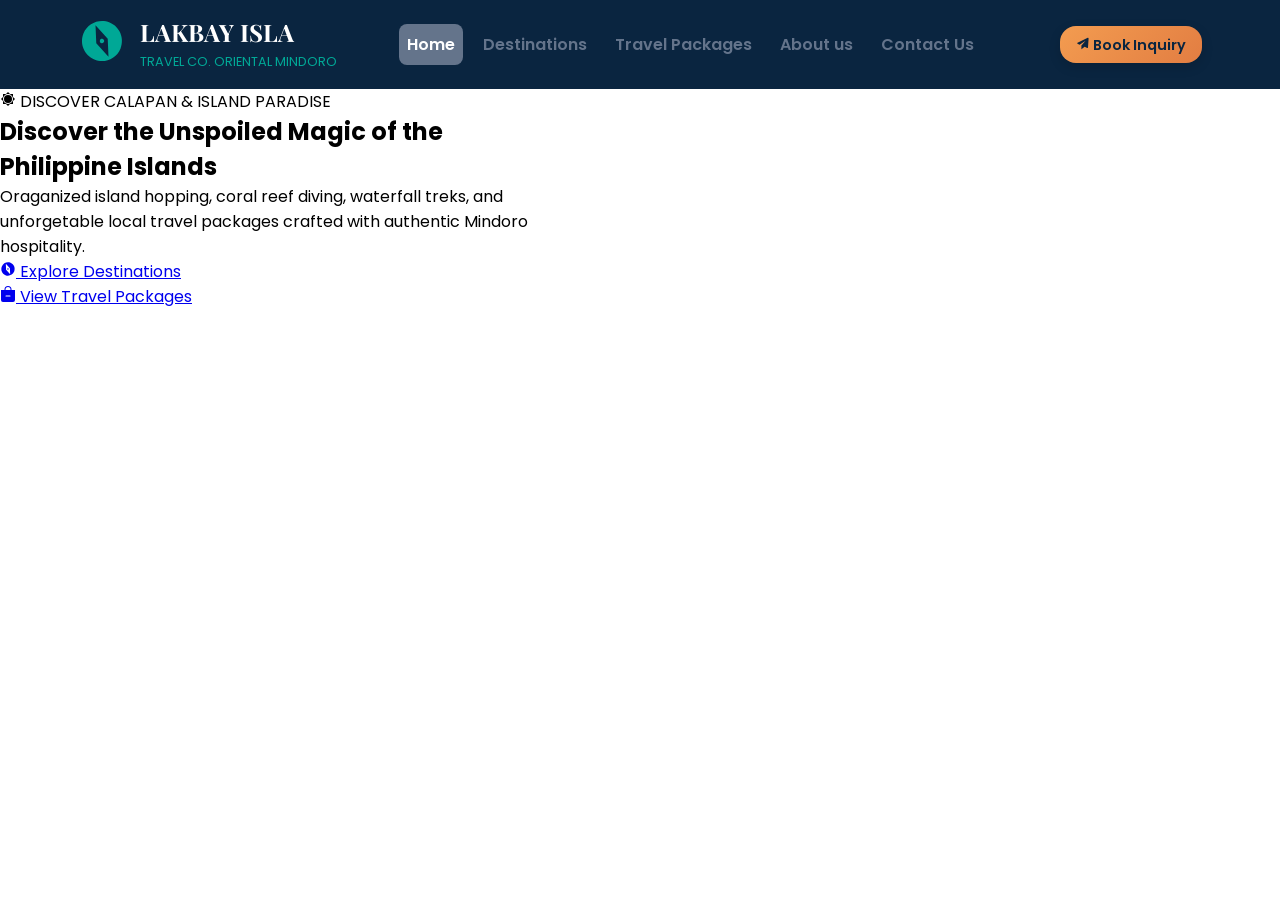
==== index.html @ 4c169874 "start of hero section, finish the navigation bar" ====
<!DOCTYPE html>
<html lang="en">
<head>
    <meta charset="UTF-8">
    <meta name="viewport" content="width=device-width, initial-scale=1.0">
    <link rel="stylesheet" href="styles/css/index.css">
    <title>Lakbay Isla Travel Co.</title>
</head>
<body>
    <header>
        <div class="navigation">
            <div class="nav-title">
                <a href="#">
                    <svg xmlns="http://www.w3.org/2000/svg" width="1em" height="1em" viewBox="0 0 24 24">
                        <path d="M0 0h24v24H0z" fill="none" />
                        <path fill="currentColor" d="M12 10.9c-.61 0-1.1.49-1.1 1.1s.49 1.1 1.1 1.1c.61 0 1.1-.49 1.1-1.1s-.49-1.1-1.1-1.1zM12 2C6.48 2 2 6.48 2 12s4.48 10 10 10s10-4.48 10-10S17.52 2 12 2zm2.19 12.19L6 18l3.81-8.19L18 6l-3.81 8.19z">
                            <animateTransform id="SVGKSLUAcIu" attributeName="transform" attributeType="XML" begin="0;SVGKjj5hd4q.end" dur="1s" from="-90 12 12" to="0 12 12" type="rotate" />
                            <animateTransform id="SVGkFYRWcWj" attributeName="transform" attributeType="XML" begin="SVGKSLUAcIu.end" dur="1s" from="0 12 12" to="-90 12 12" type="rotate" />
                            <animateTransform id="SVGKjj5hd4q" attributeName="transform" attributeType="XML" begin="SVGkFYRWcWj.end" dur="1s" from="-90 12 12" to="270 12 12" type="rotate" />
                        </path>
                    </svg>
                </a>
                <div class="main-title">
                    <h1>LAKBAY ISLA</h1>
                    <span>TRAVEL CO. ORIENTAL MINDORO</span>
                </div>
            </div>

            <nav>
                <ul>
                    <li id="active"><a href="#" >Home</a></li>
                    <li><a href="#">Destinations</a></li>
                    <li><a href="#">Travel Packages</a></li>
                    <li><a href="#">About us</a></li>
                    <li><a href="#">Contact Us</a></li>
                </ul>
            </nav>

            <div class="inquiry">
                <a href="#">
                    <svg xmlns="http://www.w3.org/2000/svg" width="1em" height="1em" viewBox="0 0 24 24">
                        <path d="M0 0h24v24H0z" fill="none" />
                        <path fill="currentColor" d="M20.56 3.17c-.29-.2-.67-.23-.99-.08l-17 8.01c-.36.17-.58.53-.57.92c0 .39.24.75.6.9l3.36 1.47L16 8l-7 8v6l5.46-3.9l4.14 1.81c.13.06.26.08.4.08c.18 0 .36-.05.52-.15a.99.99 0 0 0 .48-.79l1-15c.02-.35-.14-.69-.43-.89Z" />
                    </svg>
                    Book Inquiry
                </a>
            </div>
        </div>
    </header>

    <main>
        <section class="hero-section">
            <div class="discover">
                <svg xmlns="http://www.w3.org/2000/svg" width="1em" height="1em" viewBox="0 0 16 16">
                    <path d="M0 0h16v16H0z" fill="none" />
                    <g fill="currentColor">
                        <path d="M8 4a4 4 0 1 1 0 8a4 4 0 0 1 0-8" />
                        <path d="M10 3h3v3l2 2l-2 2v3h-3l-2 2l-2-2H3v-3L1 8l2-2V3h3l2-2zM8 3a5 5 0 1 0 0 10A5 5 0 0 0 8 3" />
                    </g>
                </svg> <span>DISCOVER CALAPAN & ISLAND PARADISE</span>
            </div>

            <h1>Discover the Unspoiled Magic of the <br> Philippine Islands</h1>
            <p>Oraganized island hopping, coral reef diving, waterfall treks, and <br> unforgetable local travel packages crafted with authentic Mindoro <br> hospitality.</p>

            <div class="explore-travel">
                <div class="explore">
                    <a href="#">
                        <svg xmlns="http://www.w3.org/2000/svg" width="1em" height="1em" viewBox="0 0 24 24">
                            <path d="M0 0h24v24H0z" fill="none" />
                            <path fill="currentColor" d="M12 10.9c-.61 0-1.1.49-1.1 1.1s.49 1.1 1.1 1.1c.61 0 1.1-.49 1.1-1.1s-.49-1.1-1.1-1.1zM12 2C6.48 2 2 6.48 2 12s4.48 10 10 10s10-4.48 10-10S17.52 2 12 2zm2.19 12.19L6 18l3.81-8.19L18 6l-3.81 8.19z">
                                <animateTransform id="SVGKSLUAcIu" attributeName="transform" attributeType="XML" begin="0;SVGKjj5hd4q.end" dur="1s" from="-90 12 12" to="0 12 12" type="rotate" />
                                <animateTransform id="SVGkFYRWcWj" attributeName="transform" attributeType="XML" begin="SVGKSLUAcIu.end" dur="1s" from="0 12 12" to="-90 12 12" type="rotate" />
                                <animateTransform id="SVGKjj5hd4q" attributeName="transform" attributeType="XML" begin="SVGkFYRWcWj.end" dur="1s" from="-90 12 12" to="270 12 12" type="rotate" />
                            </path>
                        </svg>
                        Explore Destinations
                    </a>
                </div>

                <div class="travel">
                    <a href="#">
                        <svg xmlns="http://www.w3.org/2000/svg" width="1em" height="1em" viewBox="0 0 16 16">
                            <path d="M0 0h16v16H0z" fill="none" />
                            <path fill="currentColor" fill-rule="evenodd" d="M10.5 3.5a2.5 2.5 0 0 0-5 0V4h5zm1 0V4H15v10a2 2 0 0 1-2 2H3a2 2 0 0 1-2-2V4h3.5v-.5a3.5 3.5 0 1 1 7 0M6 9.5a.5.5 0 0 0 0 1h4a.5.5 0 0 0 0-1z" />
                        </svg>
                        View Travel Packages
                    </a>
                </div>
            </div>
        </section>
    </main>

    <footer>

    </footer>
</body>
</html>
---- styles/css/index.css ----
@import url('https://fonts.googleapis.com/css2?family=Playfair+Display:wght@400;500;600;700;800&family=Poppins:wght@300;400;500;600;700&display=swap');
@import url('https://fonts.googleapis.com/css2?family=Inter:ital,opsz,wght@0,14..32,100..900;1,14..32,100..900&family=Poppins:ital,wght@0,100;0,200;0,300;0,400;0,500;0,600;0,700;0,800;0,900;1,100;1,200;1,300;1,400;1,500;1,600;1,700;1,800;1,900&display=swap');
:root{

    /* Primary Colors */
    --color-primary: #00A896;
    --color-primary-dark: #0C5F71;

    /* Secondary Accent */
    --color-accent: #F08B5B;
    --color-accent-light: #FF9B63;

    /* Navy Colors */
    --color-navy: #263D53;
    --color-navy-dark: #0A2540;

    /* Text Colors */
    --color-text: #102A43;
    --color-text-muted: #64748B;
    --color-text-light: #FFFFFF;

    /* background colors */
    --color-bg: #FFFFFF;
    --color-bg-soft: #F1F5F9;

    /* borders */
    --color-border: #E2E8F0;

    /* hero overlay */
    --color-overlay: rgba(10, 37, 64, 0.72);

    --font-heading: 'Playfair Display', serif;
    --font-body: 'Poppins', sans-serif;
}

*{
    margin: 0;
    padding: 0;
    box-sizing: border-box;
}

body{
    background-color: var(--color-bg);
    font-family: var(--font-body);
}

header{
    background: var(--color-navy-dark);
    /* background-color: rgba(0, 0, 0, 0.4); */
    padding-inline: 2rem;
    padding-block: 1rem;
}

.navigation{
    display: flex;
    justify-content: space-evenly;
    align-items: center;
    gap: 1rem;
    position: relative;
}

.nav-title{
    display: flex;
    justify-content: center;
    align-items: center;
    gap: 0.9rem;
}

.nav-title a svg{
    font-size: 3rem;
    color: var(--color-primary);
}

.nav-title h1{
    color: var(--color-text-light);
    font-family: var(--font-heading);
    font-size: 1.5rem;
}

.nav-title span{
    color: var(--color-primary);
    font-size: 0.8rem;
}

.navigation nav ul{
    display: flex;
    align-items: center;
    gap: 12px;
    list-style: none;
}
nav ul li{
    display: flex;
    padding-inline: 8px;
    padding-block: 8px;
    border-radius: 8px;
    transition: background 0.3s ease, transform 0.2s ease, box-shadow 0.2s ease;
    cursor: pointer;
}

nav ul li:hover{
    background: var(--color-text-muted);
}

nav ul li:hover a{
    color: var(--color-bg);
}

nav ul li a{
    font-weight: 600;
    text-decoration: none;
    color: var(--color-text-muted);
}

nav ul #active{
    background: var(--color-text-muted);

    a{
        color: var(--color-bg);
    }
}

.inquiry{
    background: linear-gradient(135deg, #f39c50 0%, #e27d42 100%);
    padding-block: 0.4rem;
    padding-inline: 1rem;
    margin-left: 1rem;
    border-radius: 16px;
    transition: background 0.3s ease, transform 0.2s ease, box-shadow 0.2s ease;
    box-shadow: 0 4px 12px rgba(0, 0, 0, 0.15);
    cursor: pointer;
}

.inquiry:hover{
    background: linear-gradient(135deg, #f7ab60 0%, #eb8d50 100%);
    box-shadow: 0 6px 16px rgba(0, 0, 0, 0.2);
    transform: translateY(-2px);
}

.inquiry a{
    font-size: 0.9rem;
    color: var(--color-navy-dark);
    text-decoration: none;
    font-weight: 600;
}
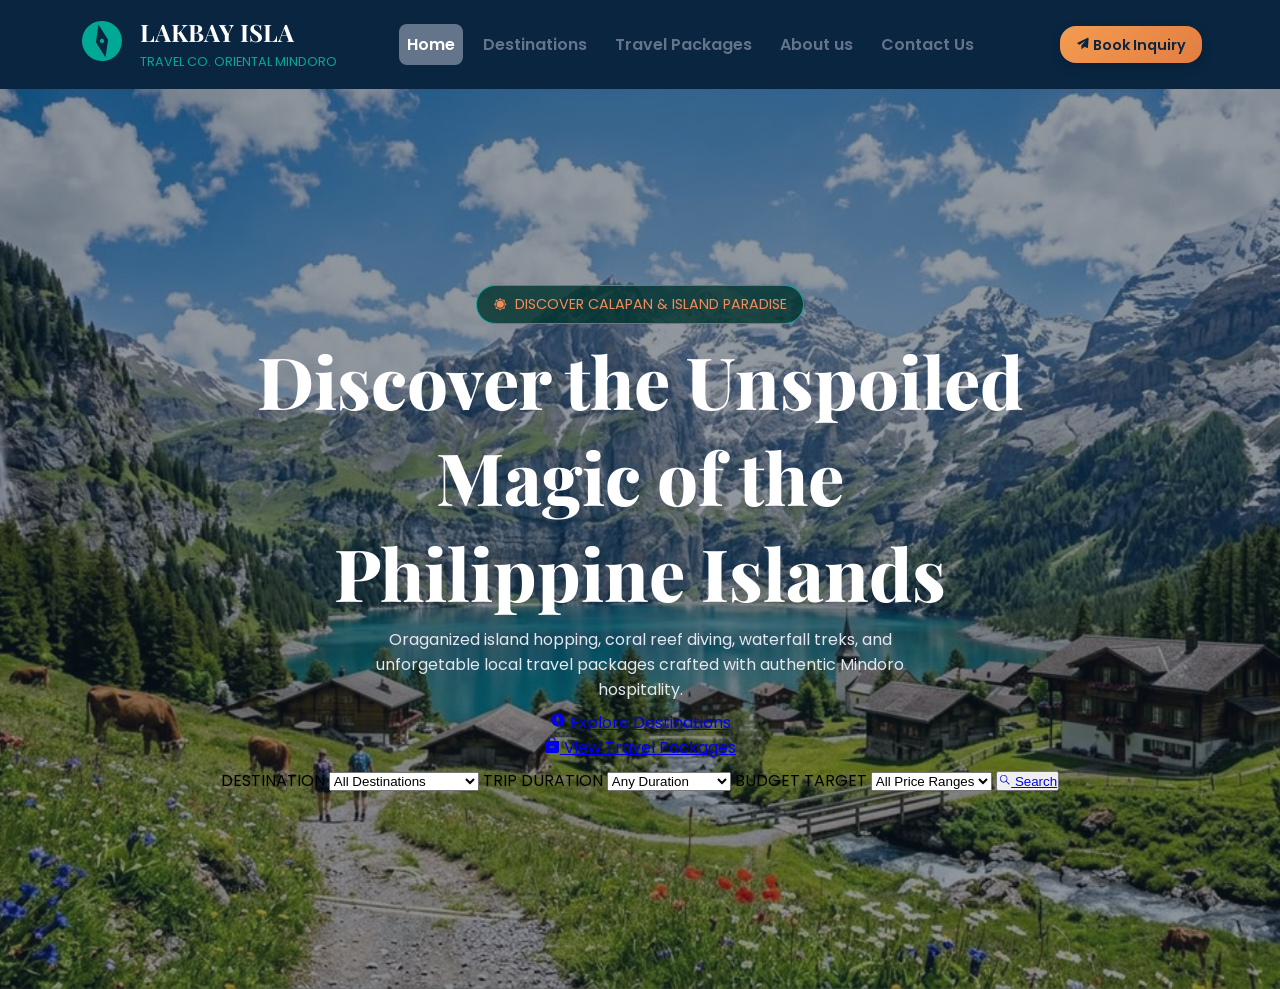
==== commit 97d28dcb: "start of the hero section" ====
--- a/index.html
+++ b/index.html
@@ -88,6 +88,41 @@
                     </a>
                 </div>
             </div>
+
+            <form action="">
+                <label for="Destinations">DESTINATION</label>
+                <select name="Destinations" id="destination">
+                    <option value="">All Destinations</option>
+                    <option value="">Puerto Galera</option>
+                    <option value="">Apo Reef Sanctuary</option>
+                    <option value="">Mindoro Nature Trails</option>
+                </select>
+
+                <label for="Trip">TRIP DURATION</label>
+                <select name="Trip" id="trip-duration">
+                    <option value="" >Any Duration</option>
+                    <option value="">1 Day Eco Tour</option>
+                    <option value="">2 Days / 1 Night</option>
+                    <option value="">3 Days / 2 Nights</option>
+                </select>
+
+                <label for="budget">BUDGET TARGET</label>
+                <select name="budget" id="">
+                    <option value="">All Price Ranges</option>
+                    <option value="">Under &#8369;3500</option>
+                    <option value="">&#8369;3,500 - &#8369;5,000</option>
+                    <option value="">&#8369;5,000+</option>
+                </select>
+
+                <button type="submit">
+                    <a href="#">
+                        <svg xmlns="http://www.w3.org/2000/svg" width="1em" height="1em" viewBox="0 0 24 24">
+                            <path d="M0 0h24v24H0z" fill="none" />
+                            <path fill="currentColor" fill-rule="evenodd" d="M14.385 15.446a6.751 6.751 0 1 1 1.06-1.06l5.156 5.155a.75.75 0 1 1-1.06 1.06zM6.46 13.884a5.25 5.25 0 1 1 7.43-.005l-.005.005l-.005.004a5.25 5.25 0 0 1-7.42-.004" clip-rule="evenodd" />
+                        </svg> Search
+                    </a>
+                </button>
+            </form>
         </section>
     </main>
 
--- a/styles/css/index.css
+++ b/styles/css/index.css
@@ -143,4 +143,55 @@
     font-weight: 600;
 }
 
+main .hero-section{
+    background:linear-gradient(
+      rgba(13, 27, 42, 0.45), 
+      rgba(13, 27, 42, 0.45)
+    ), 
+    url("/assets/images/lakbay-isla-img/Lakbay\ Isla\ Background.jpg");
+  background-size: cover;
+  background-position: center;
+  background-repeat: no-repeat;
+  height: 100vh;
+  display: grid;
+  justify-content: center;
+  align-items: center;  
+  text-align: center;
+  padding-inline: 10rem;
+  padding-block: 12rem;
+}
 
+.hero-section .discover{
+    background: linear-gradient(rgba(0, 50, 45, 0.8), rgba(0, 50, 45, 0.8));
+    color: var(--color-accent);
+    font-weight: 400;
+    font-size: 0.9rem;
+    font-family: var(--font-body);
+    display: flex;
+    align-items: center;
+    justify-content: center;
+    gap: 0.5rem;
+    margin-left: auto;
+    margin-right: auto;
+    padding-inline: 1rem;
+    padding-block: .5rem;
+    border-radius: 22px;
+    border: 1px solid var(--color-primary);
+}
+
+.hero-section h1{
+    font-size: 4.5rem;
+    font-family: var(--font-heading);
+    color: var(--color-text-light);
+    font-weight: 800;
+}
+
+.hero-section p{
+    color: var(--color-border);
+    font-family: var(--font-body);
+    font-size: 1rem;
+}
+
+
+
+
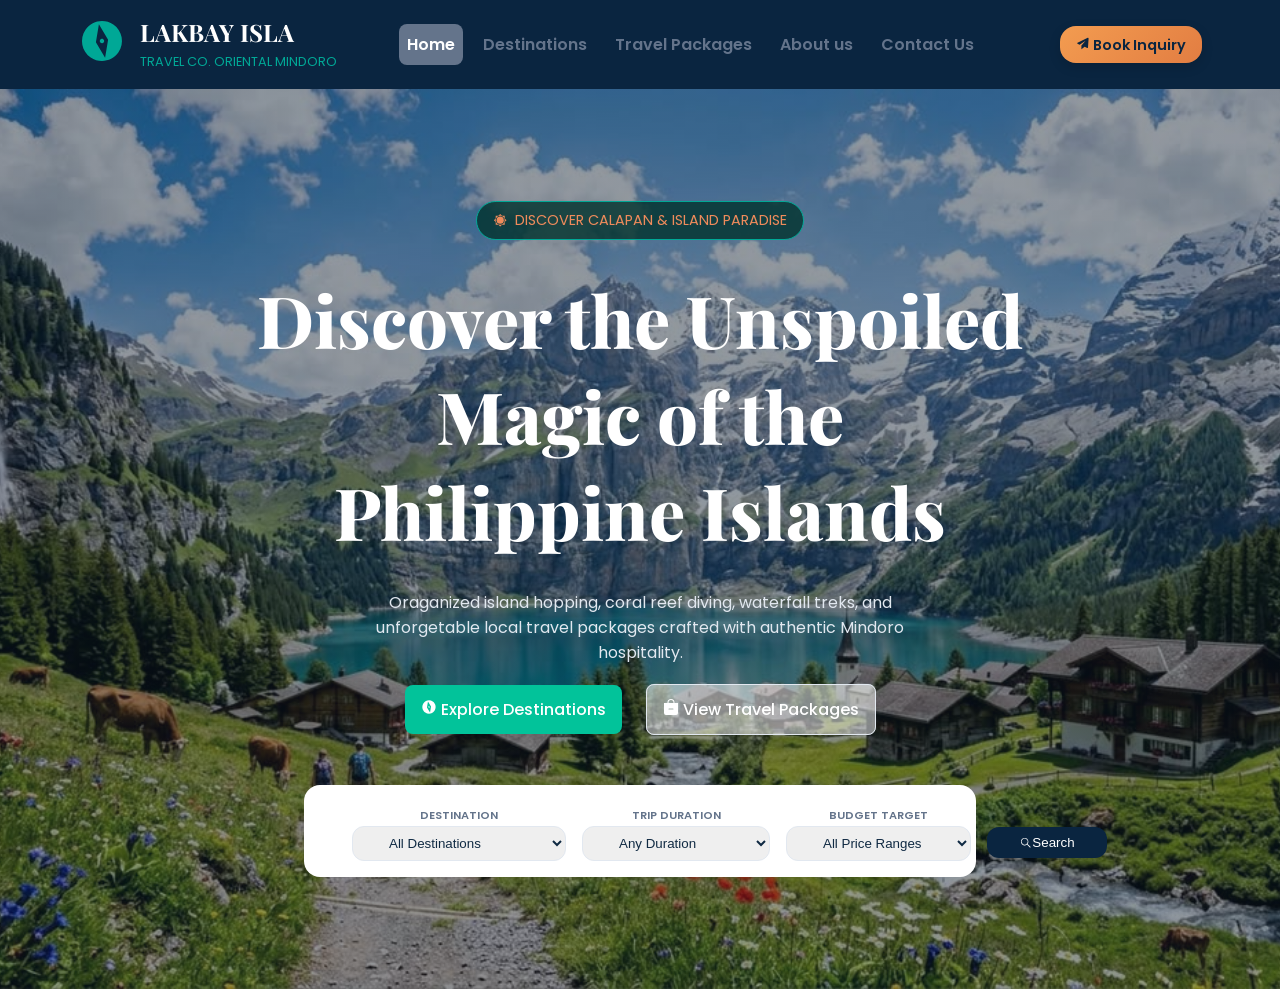
==== commit d701bcb8: "finish the hero section  going for the other content of the landing page" ====
--- a/index.html
+++ b/index.html
@@ -90,34 +90,40 @@
             </div>
 
             <form action="">
-                <label for="Destinations">DESTINATION</label>
-                <select name="Destinations" id="destination">
-                    <option value="">All Destinations</option>
-                    <option value="">Puerto Galera</option>
-                    <option value="">Apo Reef Sanctuary</option>
-                    <option value="">Mindoro Nature Trails</option>
-                </select>
+                <div class="destination">
+                    <label for="Destinations">DESTINATION</label><br>
+                    <select name="Destinations" id="destination">
+                        <option value="">All Destinations</option>
+                        <option value="">Puerto Galera</option>
+                        <option value="">Apo Reef Sanctuary</option>
+                        <option value="">Mindoro Nature Trails</option>
+                    </select>
+                </div>
+                
+                <div class="duration">
+                    <label for="Trip">TRIP DURATION</label><br>
+                    <select name="Trip" id="trip-duration">
+                        <option value="" >Any Duration</option>
+                        <option value="">1 Day Eco Tour</option>
+                        <option value="">2 Days / 1 Night</option>
+                        <option value="">3 Days / 2 Nights</option>
+                    </select>
+                </div>
 
-                <label for="Trip">TRIP DURATION</label>
-                <select name="Trip" id="trip-duration">
-                    <option value="" >Any Duration</option>
-                    <option value="">1 Day Eco Tour</option>
-                    <option value="">2 Days / 1 Night</option>
-                    <option value="">3 Days / 2 Nights</option>
-                </select>
-
-                <label for="budget">BUDGET TARGET</label>
-                <select name="budget" id="">
-                    <option value="">All Price Ranges</option>
-                    <option value="">Under &#8369;3500</option>
-                    <option value="">&#8369;3,500 - &#8369;5,000</option>
-                    <option value="">&#8369;5,000+</option>
-                </select>
+                <div class="budget">
+                    <label for="budget">BUDGET TARGET</label><br>
+                    <select name="budget" id="">
+                        <option value="">All Price Ranges</option>
+                        <option value="">Under &#8369;3500</option>
+                        <option value="">&#8369;3,500 - &#8369;5,000</option>
+                        <option value="">&#8369;5,000+</option>
+                    </select>
+                </div>
 
                 <button type="submit">
                     <a href="#">
                         <svg xmlns="http://www.w3.org/2000/svg" width="1em" height="1em" viewBox="0 0 24 24">
-                            <path d="M0 0h24v24H0z" fill="none" />
+                               <path d="M0 0h24v24H0z" fill="none" />
                             <path fill="currentColor" fill-rule="evenodd" d="M14.385 15.446a6.751 6.751 0 1 1 1.06-1.06l5.156 5.155a.75.75 0 1 1-1.06 1.06zM6.46 13.884a5.25 5.25 0 1 1 7.43-.005l-.005.005l-.005.004a5.25 5.25 0 0 1-7.42-.004" clip-rule="evenodd" />
                         </svg> Search
                     </a>
--- a/styles/css/index.css
+++ b/styles/css/index.css
@@ -49,6 +49,9 @@
     /* background-color: rgba(0, 0, 0, 0.4); */
     padding-inline: 2rem;
     padding-block: 1rem;
+    position: relative;
+        position: sticky;
+    top: 0;
 }
 
 .navigation{
@@ -56,7 +59,6 @@
     justify-content: space-evenly;
     align-items: center;
     gap: 1rem;
-    position: relative;
 }
 
 .nav-title{
@@ -158,7 +160,7 @@
   align-items: center;  
   text-align: center;
   padding-inline: 10rem;
-  padding-block: 12rem;
+  padding-block: 6rem;
 }
 
 .hero-section .discover{
@@ -192,6 +194,107 @@
     font-size: 1rem;
 }
 
-
-
-
+.hero-section .explore-travel{
+    display: flex;
+    align-items: center;
+    justify-content: center;
+    gap: 24px;
+}
+
+.explore-travel{
+    margin-bottom: 2rem;
+}
+
+
+.explore-travel .explore a{
+    color: var(--color-bg);
+    text-decoration: none;
+    background: #02C39A;
+    padding-block: 0.8rem;
+    padding-inline: 1rem;
+    border-radius: 8px;
+    transition: all;
+    font-weight: 500;
+}
+
+.explore a:hover{
+    background: var(--color-primary);
+}
+
+.travel a{
+    color: var(--color-bg);
+    font-weight: 500;
+    text-decoration: none;
+    background-color: rgba(255, 255, 255, 0.5);
+    backdrop-filter: blur(-2px);
+    border: 1px solid var(--color-border);
+    padding-block: 0.8rem;
+    padding-inline: 1rem;
+    border-radius: 8px;
+    transition: all;
+}
+
+form{
+    background: var(--color-bg);
+    margin-left: auto;
+    margin-right: auto;
+    width: 70%;
+    padding-block: 1rem;
+    padding-inline: 3rem;
+    display: flex;
+    align-items: center;
+    justify-content: space-between;
+    gap: 16px;
+    border-radius: 16px;
+}
+
+form label{
+    font-size: 0.7rem;
+    color: var(--color-text-muted);
+    font-weight: 600;
+}
+
+form select{
+    padding-inline: 2rem;
+    padding-block: 8px;
+    border: 1px solid var(--color-border);
+    border-radius: 12px;
+    display: flex;
+    justify-content: center;
+    align-items: center;
+    color: var(--color-text);
+    font-weight: 500;
+}
+
+form button{
+    border: none;
+    background: none;
+    margin-top: 22px;
+    position: relative;
+}
+
+form button a{
+    padding-inline: 2rem;
+    padding-block: 8px;
+    display: flex;
+    align-items: center;
+    justify-content: center;
+    text-decoration: none;
+    background: var(--color-navy-dark);
+    color: var(--color-text-light);
+    border-radius: 12px;
+    transition: all ease-in-out;
+    cursor: pointer;
+}
+
+form button a:hover{
+    background-color: var(--color-navy);
+}
+
+
+
+
+
+
+
+
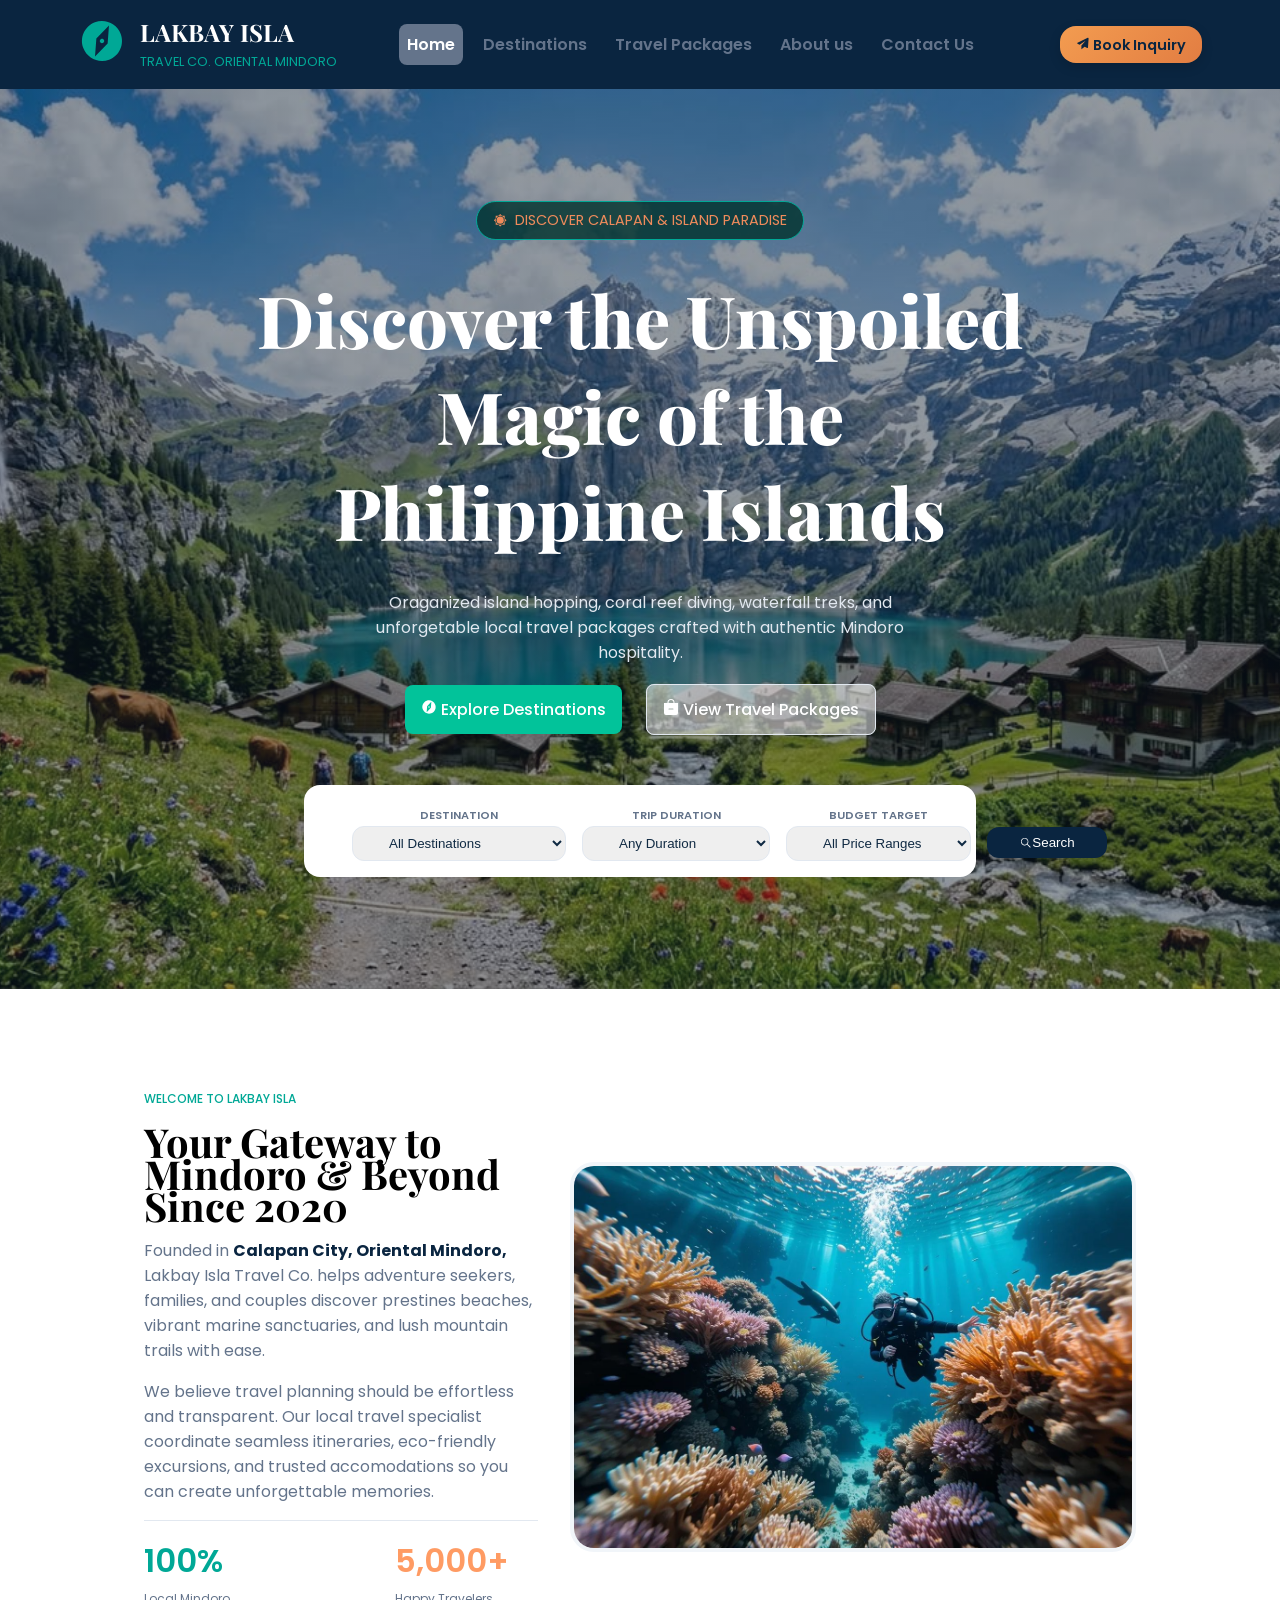
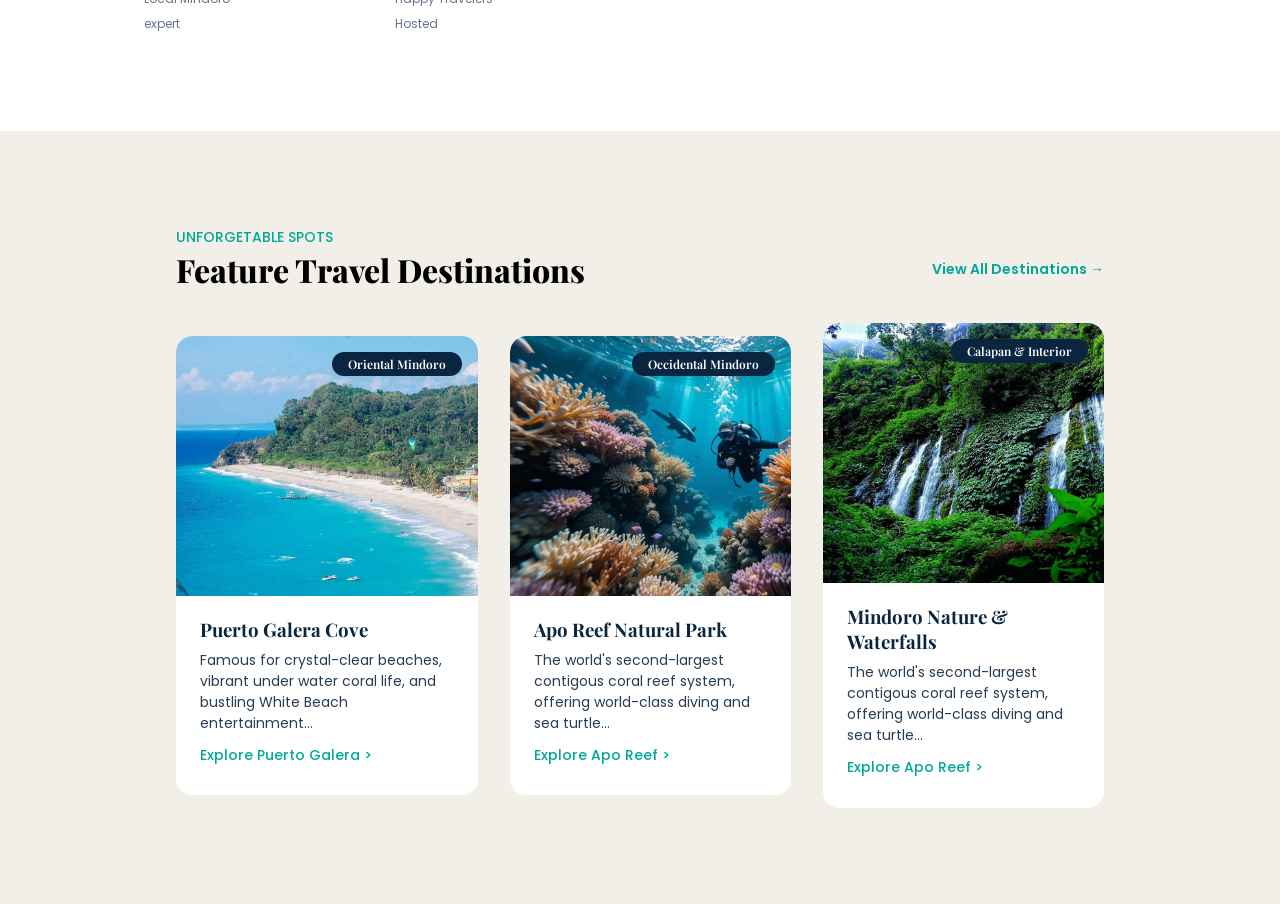
==== commit 9a26a407: "finish the 2 section about lakbay isla and travel destinations" ====
--- a/index.html
+++ b/index.html
@@ -3,6 +3,8 @@
 <head>
     <meta charset="UTF-8">
     <meta name="viewport" content="width=device-width, initial-scale=1.0">
+    <link rel="stylesheet" href="https://fonts.googleapis.com/css2?family=Material+Symbols+Outlined:opsz,wght,FILL,GRAD@20..48,100..700,0..1,-50..200&icon_names=editor_choice" />
+    <link href="https://fonts.googleapis.com/css2?family=Playfair+Display:wght@600;700;800&display=swap" rel="stylesheet">
     <link rel="stylesheet" href="styles/css/index.css">
     <title>Lakbay Isla Travel Co.</title>
 </head>
@@ -130,6 +132,81 @@
                 </button>
             </form>
         </section>
+
+        <section class="about-lakbayisla">
+            <div class="information">
+                <div class="main-info">
+                    <span>WELCOME TO LAKBAY ISLA</span>
+                    <h2>Your Gateway to Mindoro & Beyond Since 2020</h2>
+                    <p>Founded in <strong>Calapan City, Oriental Mindoro,</strong> Lakbay Isla Travel Co. helps adventure seekers, families, and couples discover prestines beaches, vibrant marine sanctuaries, and lush mountain trails with ease.</p>
+                    <p>We believe  travel planning should be effortless and transparent. Our local travel specialist coordinate  seamless itineraries, eco-friendly excursions, and trusted accomodations so you can create unforgettable memories.</p>
+                </div>
+                <div class="hosted-expert">
+                    <div class="expert">
+                        <p>100%</p>
+                        <span>Local Mindoro expert</span>
+                    </div>
+
+                    <div class="hosted">
+                        <p>5,000+</p>
+                        <span>Happy Travelers Hosted</span>
+                </div>
+                </div>
+            </div>
+
+            <div class="top-agency">
+                <img src="assets/images/lakbay-isla-img/Apo Reef Natural Park.jpg" alt="Apo Reef Natural Park">
+            </div>
+        </section>
+
+        <section class="travel-destination">
+            <div class="section-title">
+                <span>UNFORGETABLE SPOTS</span>
+            </div>
+
+            <div class="section-maintitle">
+                <h2>Feature Travel Destinations</h2>
+                <a href="#">View All Destinations &rarr;</a>
+            </div>
+
+            <div class="travel-content">
+                <div class="oriental-mindoro">
+                    <div class="content-img">
+                       <img src="assets/images/lakbay-isla-img/Puerto Galera Cove.jpg" alt="Puerto Galera Cove"> 
+                    </div>
+
+                    <div class="content-details">
+                        <h3>Puerto Galera Cove</h3>
+                        <p>Famous for crystal-clear beaches, vibrant under water coral life, and bustling White Beach entertainment...</p>
+                        <a href="#">Explore Puerto Galera &gt;</a>
+                    </div>
+                </div>
+
+                <div class="occidental-mindoro">
+                    <div class="content-img">
+                       <img src="assets/images/lakbay-isla-img/Apo Reef Natural Park.jpg" alt="Apo Reef Natural Park"> 
+                    </div>
+
+                    <div class="content-details">
+                        <h3>Apo Reef Natural Park</h3>
+                        <p>The world's second-largest contigous coral reef system, offering world-class diving and sea turtle...    </p>
+                        <a href="#">Explore Apo Reef &gt;</a>
+                    </div>
+                </div>
+
+                <div class="mindoro-nature">
+                    <div class="content-img">
+                       <img src="assets/images/lakbay-isla-img/Mindoro Nature & Waterfalls.jpg" alt="Mindoro Nature & Waterfalls"> 
+                    </div>
+
+                    <div class="content-details">
+                        <h3>Mindoro Nature & Waterfalls</h3>
+                        <p>The world's second-largest contigous coral reef system, offering world-class diving and sea turtle...    </p>
+                        <a href="#">Explore Apo Reef &gt;</a>
+                    </div>
+                </div>
+            </div>
+        </section>
     </main>
 
     <footer>
--- a/styles/css/index.css
+++ b/styles/css/index.css
@@ -1,5 +1,6 @@
 @import url('https://fonts.googleapis.com/css2?family=Playfair+Display:wght@400;500;600;700;800&family=Poppins:wght@300;400;500;600;700&display=swap');
 @import url('https://fonts.googleapis.com/css2?family=Inter:ital,opsz,wght@0,14..32,100..900;1,14..32,100..900&family=Poppins:ital,wght@0,100;0,200;0,300;0,400;0,500;0,600;0,700;0,800;0,900;1,100;1,200;1,300;1,400;1,500;1,600;1,700;1,800;1,900&display=swap');
+
 :root{
 
     /* Primary Colors */
@@ -31,6 +32,7 @@
 
     --font-heading: 'Playfair Display', serif;
     --font-body: 'Poppins', sans-serif;
+    --font-heading-2:'Playfair Display', Georgia, serif;
 }
 
 *{
@@ -50,8 +52,9 @@
     padding-inline: 2rem;
     padding-block: 1rem;
     position: relative;
-        position: sticky;
+    position: sticky;
     top: 0;
+    z-index: 1;
 }
 
 .navigation{
@@ -270,7 +273,6 @@
     border: none;
     background: none;
     margin-top: 22px;
-    position: relative;
 }
 
 form button a{
@@ -292,9 +294,321 @@
 }
 
 
-
-
-
-
-
-
+/* about lakbay isla */
+.about-lakbayisla{
+    display: flex;
+    padding-inline: 9rem;
+    padding-block: 6rem;
+    align-items: center;
+    justify-content: center;
+    gap: 2rem;
+    position: relative;
+}
+
+.about-lakbayisla .top-agency img{
+    position: relative;
+    height: 390px;
+    width: auto;
+    border: 4px solid var(--color-bg-soft);
+    border-radius: 24px;
+    box-shadow: rgba(0, 50, 45, 0.8);
+}
+
+.about-lakbayisla .main-info span{
+    color: var(--color-primary);
+    font-size: 12px;
+    font-weight: 500;
+}
+
+.information .main-info{
+    border-bottom: 1px solid var(--color-border);
+    margin-bottom: 1rem;
+}
+
+.main-info h2{
+    font-family: 'Playfair Display', Georgia, serif;
+    font-size: 2.5rem;
+    line-height: 32px;
+    margin-bottom: 1rem;
+    margin-top: 1rem;
+}
+
+.main-info p{
+    color: var(--color-text-muted);
+    font-size: 16px;
+    margin-bottom: 1rem;
+}
+
+.main-info p strong{
+    color: var(--color-navy-dark);
+}
+
+.information .hosted-expert{
+    display: flex;
+    gap: 8rem;
+    align-items: center;
+}
+
+.expert p{
+    color: var(--color-primary);
+    font-size: 2rem;
+    font-weight: 600;
+}
+
+.expert span{
+    color: var(--color-text-muted);
+    font-size: 12px;
+}
+
+.hosted p{
+    color: var(--color-accent-light);
+    font-size: 2rem;
+    font-weight: 600;
+}
+
+.hosted span{
+    color: var(--color-text-muted);
+    font-size: 12px;
+}
+
+
+
+/* travel destinations */
+
+.travel-destination{
+    background: #F2EFE9;
+    padding-inline: 11rem;
+    padding-block: 6rem;
+}
+
+.travel-destination .section-title{
+    color: var(--color-primary);
+    font-size: 14px;
+    font-weight: 500;
+}
+
+.travel-destination .section-maintitle{
+    display: flex;
+    justify-content: space-between;
+    align-items: center;
+    margin-bottom: 2rem;
+}
+
+.section-maintitle h2{
+    font-family: 'Playfair Display', Georgia, serif;
+    font-size: 2rem;
+    font-weight: 800;
+}
+
+.section-maintitle a{
+    text-decoration: none;
+    color: var(--color-primary);
+    font-size: 14px;
+    font-weight: 600;
+    cursor: pointer;
+}
+
+.section-maintitle a:hover{
+    color: var(--color-navy-dark);
+}
+
+.travel-destination .travel-content img{
+    height: 260px;
+    width: 390px;
+    border-top-left-radius: 16px;
+    border-top-right-radius: 16px;
+    object-fit: cover;
+    transition: all 0.3s;
+}
+
+.travel-content{
+    display: flex;
+    justify-content: center;
+    align-items: center;
+    gap: 2rem;
+    position: relative;
+}
+
+/* oriental mindoro */
+
+.travel-content .oriental-mindoro{
+    background: var(--color-bg);
+    border-radius: 16px;
+    transition: all 0.3s;
+    overflow: hidden;
+    position: relative;
+    transition: transform 0.3s ease, box-shadow 0.3s ease;
+    cursor: pointer;
+}
+
+.oriental-mindoro:hover{
+    transform: scale(1.05);
+    box-shadow: 0 12px 20px rgba(0, 0, 0, 0.15);
+}
+
+.oriental-mindoro:hover img{
+    transform: scale(1.1);
+}
+
+.oriental-mindoro .content-details {
+    padding-top: 14px;
+    padding-bottom: 1.8rem;
+    padding-inline: 1.5rem;
+}
+
+.travel-content .oriental-mindoro::before{
+    content: "Oriental Mindoro";
+    position: absolute;
+    right: 0;
+    top: 0;
+    background: var(--color-navy-dark);
+    margin-top: 1rem;
+    margin-right: 1rem;
+    padding-inline: 1rem;
+    padding-block: 4px;
+    font-size: 12px;
+    color: var(--color-text-light);
+    border-radius: 16px;
+    font-family: var(--font-heading);
+    font-weight: 600;
+}
+
+.content-details h3{
+    font-family: var(--font-heading-2);
+    color: var(--color-navy-dark);
+    margin-bottom: 8px;
+}
+
+.content-details p{
+    font-size: 14px;
+    color: var(--color-navy);
+    margin-bottom: 8px;
+}
+
+.content-details a{
+    text-decoration: none;
+    color: var(--color-primary);
+    font-size: 14px;
+    font-weight: 500;
+}
+
+.content-details a:hover{
+    color: var(--color-navy-dark);
+    border-bottom: 2px solid var(--color-navy-dark);
+}
+
+.oriental-mindoro::before{
+    content: "Oriental Mindoro";
+    position: absolute;
+    right: 0;
+    top: 0;
+    background: var(--color-navy-dark);
+    margin-top: 1rem;
+    margin-right: 1rem;
+    padding-inline: 1rem;
+    padding-block: 4px;
+    font-size: 12px;
+    color: var(--color-text-light);
+    border-radius: 16px;
+    font-family: var(--font-heading);
+    font-weight: 600;
+}
+
+/* occidental mindoro */
+
+.travel-content .occidental-mindoro{
+    background: var(--color-bg);
+    border-radius: 16px;
+    position: relative;
+    overflow: hidden;
+    transition: transform 0.3s ease, box-shadow 0.3s ease;
+    cursor: pointer;
+}
+
+.occidental-mindoro .content-details {
+    padding-top: 14px;
+    padding-bottom: 1.8rem;
+    padding-inline: 1.5rem;
+}
+
+.occidental-mindoro:hover{
+    transform: scale(1.05);
+    box-shadow: 0 12px 20px rgba(0, 0, 0, 0.15);
+}
+
+.occidental-mindoro:hover img{
+    transform: scale(1.1);
+}
+
+.occidental-mindoro::before{
+    content: "Occidental Mindoro";
+    position: absolute;
+    right: 0;
+    top: 0;
+    background: var(--color-navy-dark);
+    margin-top: 1rem;
+    margin-right: 1rem;
+    padding-inline: 1rem;
+    padding-block: 4px;
+    font-size: 12px;
+    color: var(--color-text-light);
+    border-radius: 16px;
+    font-family: var(--font-heading);
+    font-weight: 600;
+}
+
+/* mindoro nature */
+
+
+.travel-content .mindoro-nature{
+    background: var(--color-bg);
+    border-radius: 16px;
+    position: relative;
+    overflow: hidden;
+    transition: transform 0.3s ease, box-shadow 0.3s ease;
+    cursor: pointer;
+}
+
+.mindoro-nature .content-details {
+    padding-top: 14px;
+    padding-bottom: 1.8rem;
+    padding-inline: 1.5rem;
+}
+
+
+
+.mindoro-nature:hover{
+    transform: scale(1.05);
+    box-shadow: 0 12px 20px rgba(0, 0, 0, 0.15);
+}
+
+.mindoro-nature:hover img{
+    transform: scale(1.1);
+}
+
+.mindoro-nature::before{
+    content: "Calapan & Interior";
+    position: absolute;
+    right: 0;
+    top: 0;
+    background: var(--color-navy-dark);
+    margin-top: 1rem;
+    margin-right: 1rem;
+    padding-inline: 1rem;
+    padding-block: 4px;
+    font-size: 12px;
+    color: var(--color-text-light);
+    border-radius: 16px;
+    font-family: var(--font-heading);
+    font-weight: 600;
+}
+
+
+
+
+
+
+
+
+
+
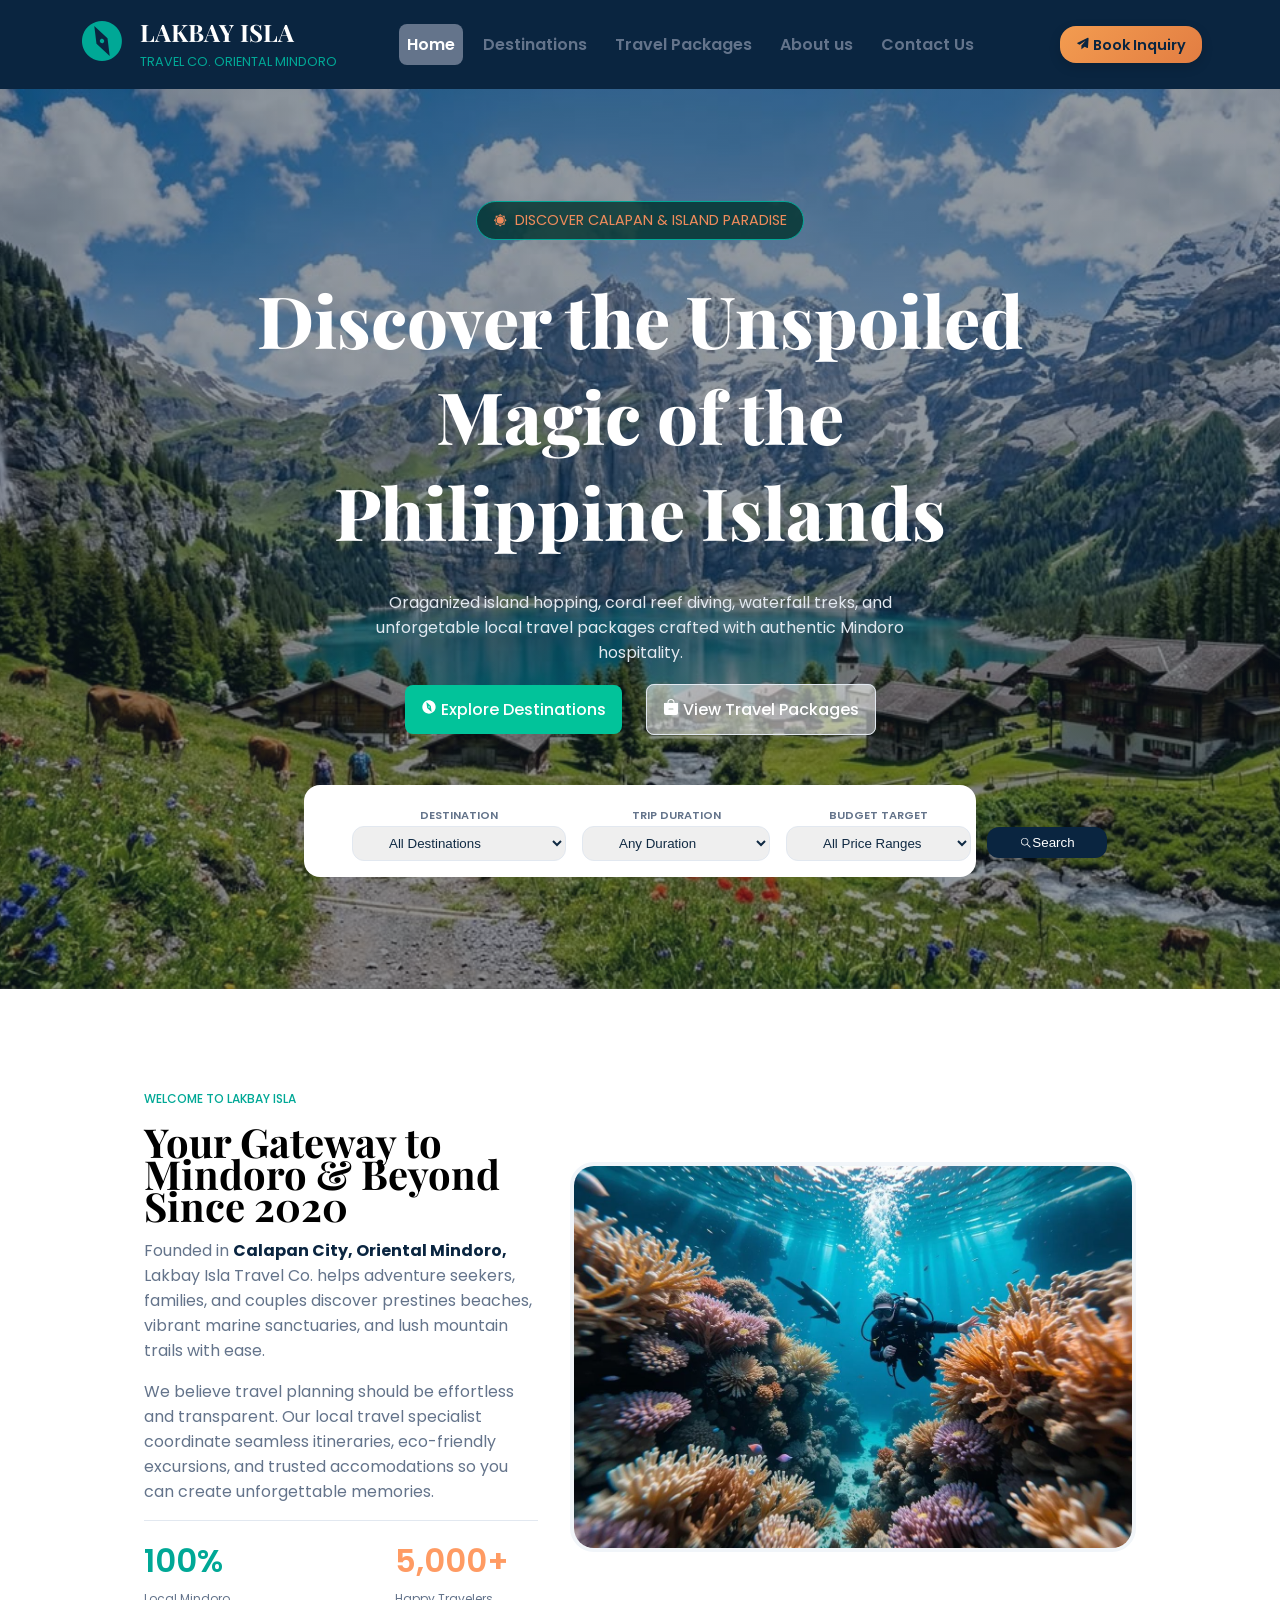
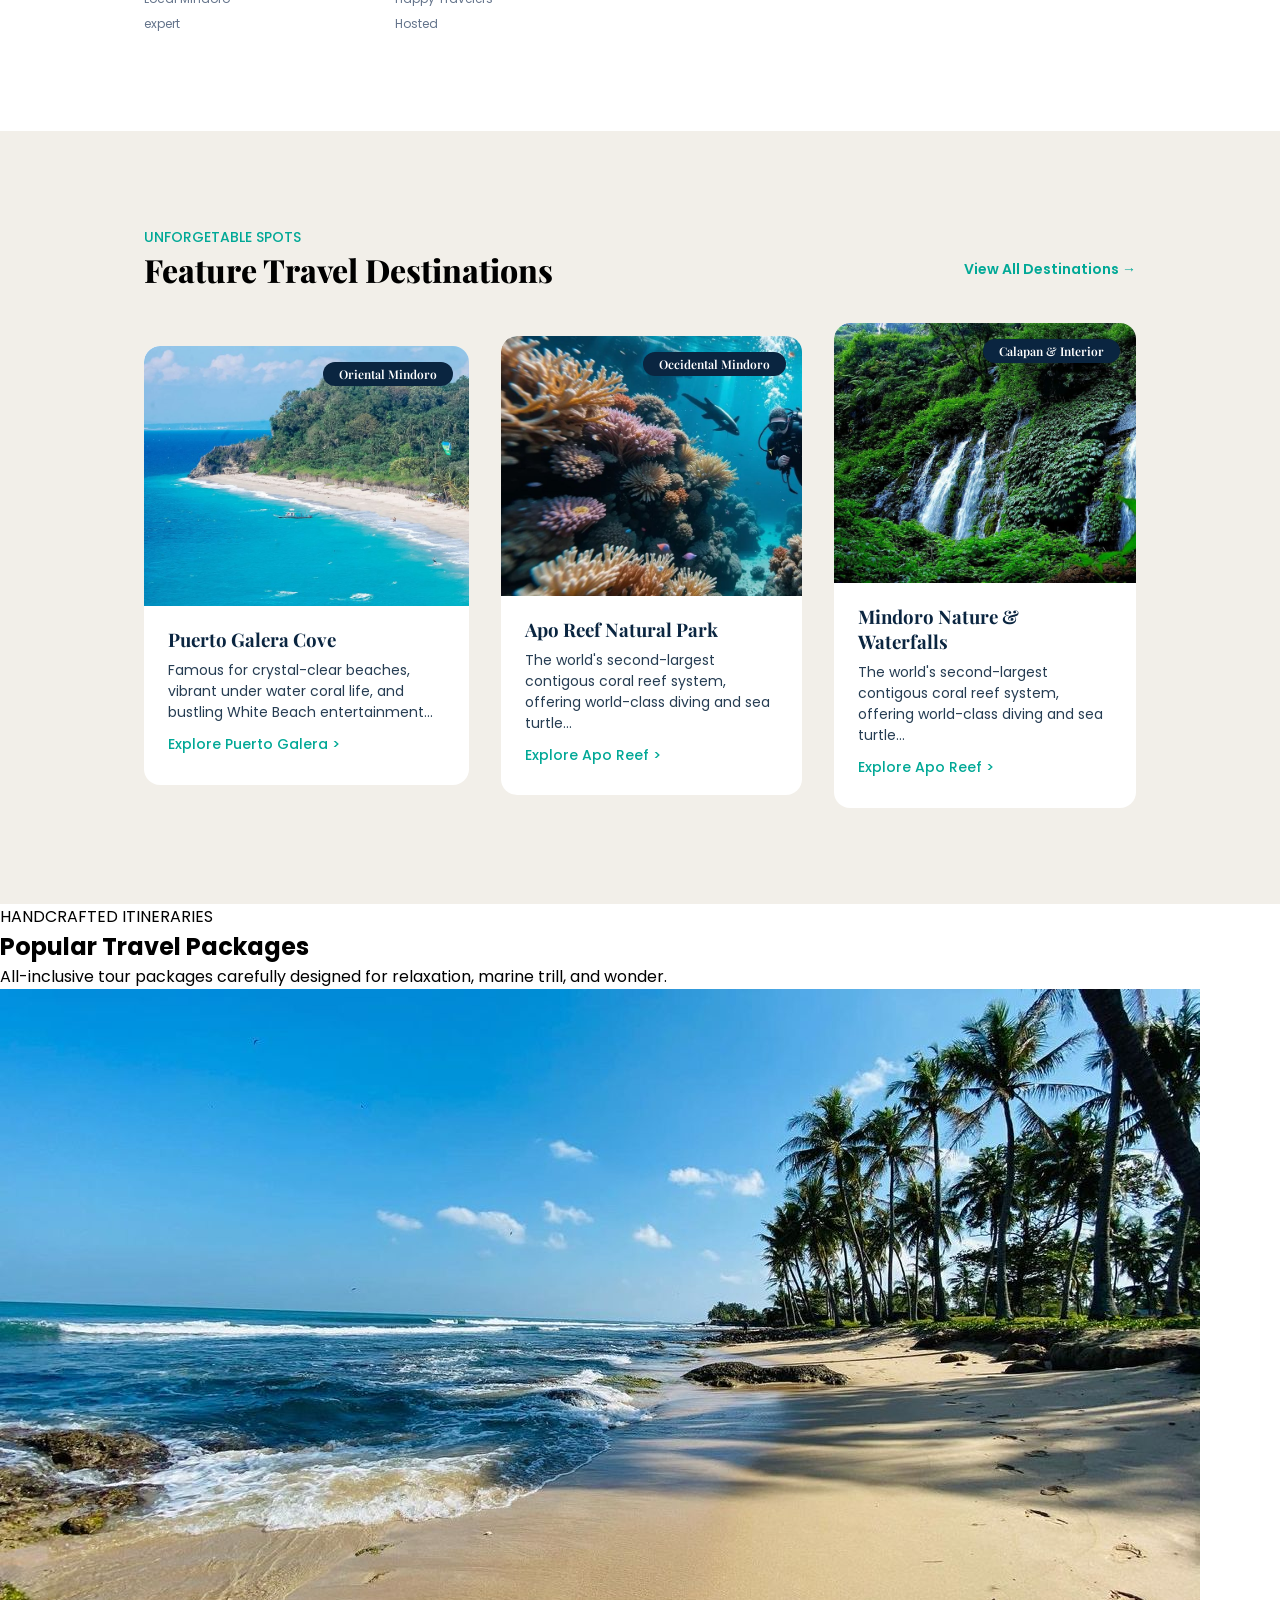
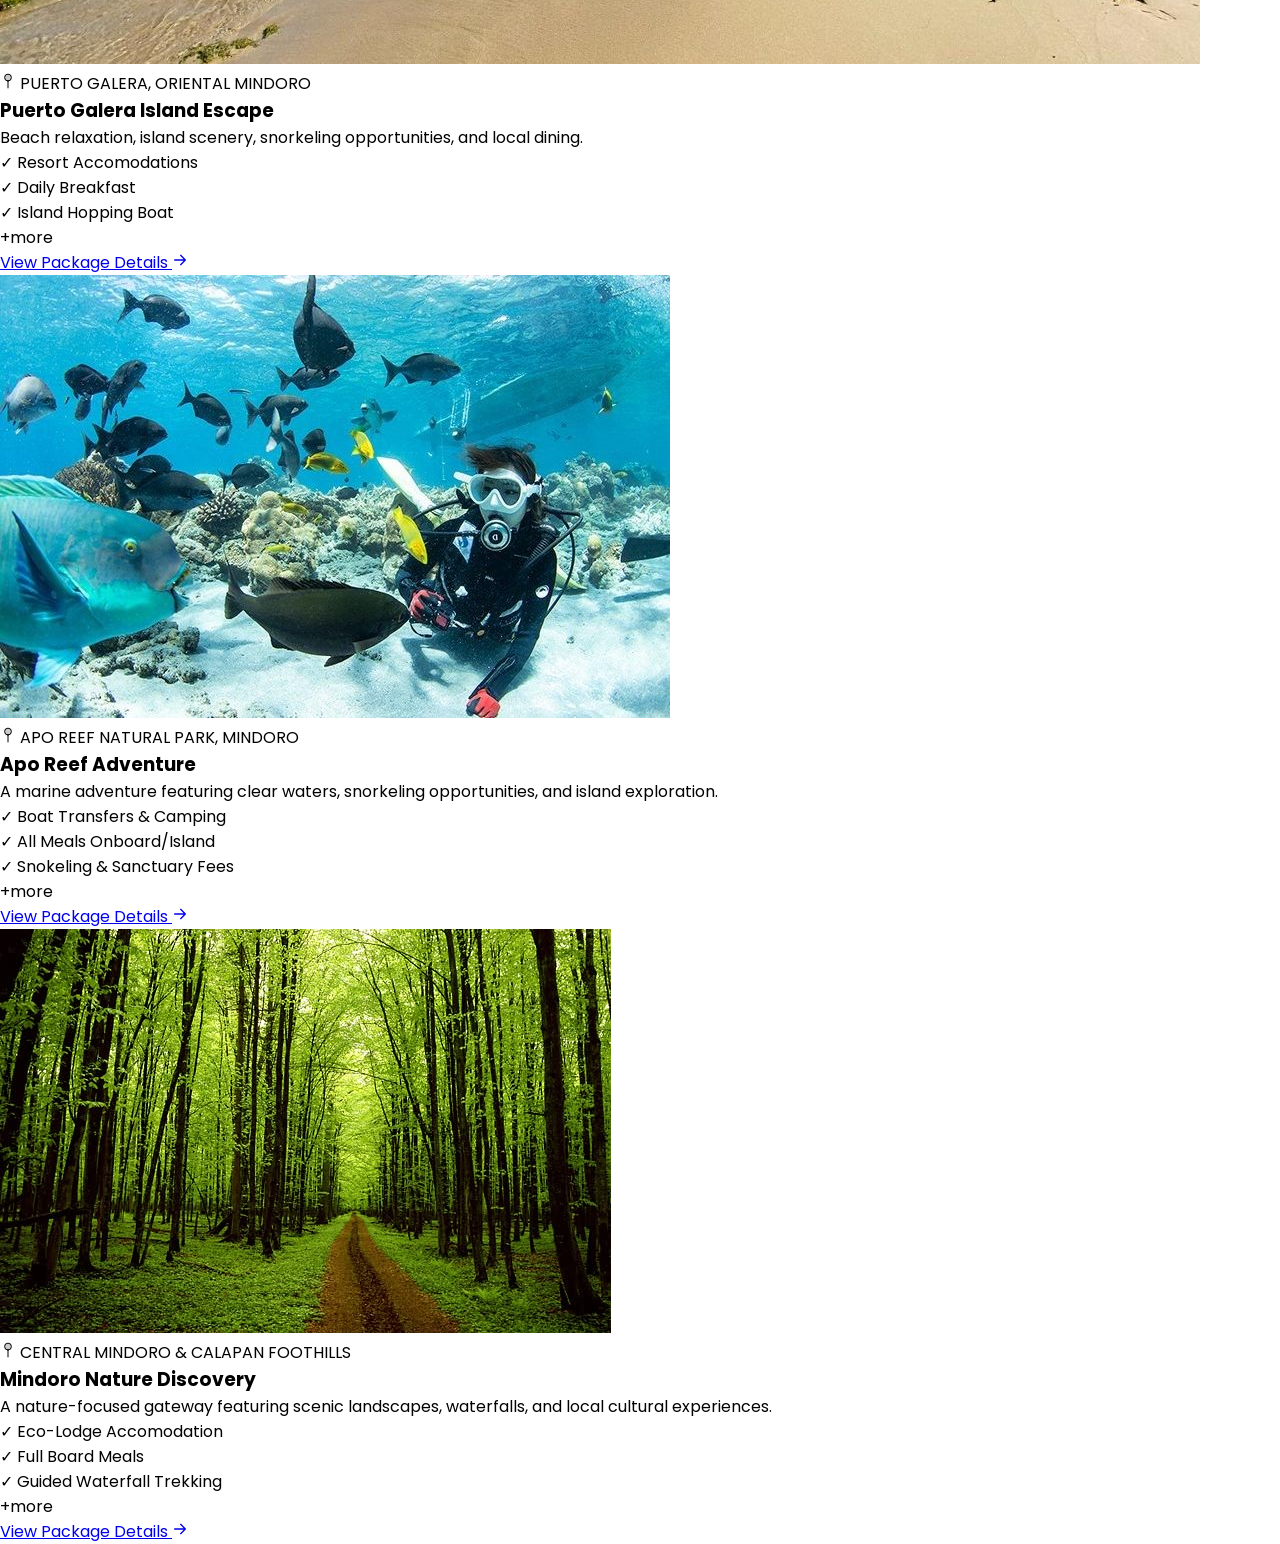
==== commit 5cd324f7: "start of the hand crafted itineraries" ====
--- a/index.html
+++ b/index.html
@@ -3,9 +3,8 @@
 <head>
     <meta charset="UTF-8">
     <meta name="viewport" content="width=device-width, initial-scale=1.0">
-    <link rel="stylesheet" href="https://fonts.googleapis.com/css2?family=Material+Symbols+Outlined:opsz,wght,FILL,GRAD@20..48,100..700,0..1,-50..200&icon_names=editor_choice" />
+    <link rel="stylesheet" href="styles/css/index.css">
     <link href="https://fonts.googleapis.com/css2?family=Playfair+Display:wght@600;700;800&display=swap" rel="stylesheet">
-    <link rel="stylesheet" href="styles/css/index.css">
     <title>Lakbay Isla Travel Co.</title>
 </head>
 <body>
@@ -207,6 +206,133 @@
                 </div>
             </div>
         </section>
+
+        <section class="handcrafted-intineraries">
+            <div class="section-title">
+                <span>HANDCRAFTED ITINERARIES</span>
+                <h2>Popular Travel Packages</h2>
+                <p>All-inclusive tour packages carefully designed for relaxation, marine trill, and wonder.</p>
+            </div>
+
+            <div class="popular-travels">
+
+                <!-- PUERTO GALERA, ORIENTAL MINDORO -->
+                <div class="popular-card">
+                    <div class="card-img">
+                        <img src="assets/images/lakbay-isla-img/Puerto Galera Island Escape.jpg" alt="Puerto Galera Cove">
+                    </div>
+
+                    <div class="card-details">
+                        <span>
+                            <svg xmlns="http://www.w3.org/2000/svg" width="1em" height="1em" viewBox="0 0 24 24">
+                                <path d="M0 0h24v24H0z" fill="none" />
+                                <g fill="none">
+                                    <path stroke="currentColor" stroke-linecap="round" stroke-linejoin="round" stroke-width="1.5" d="M12 22.39v-10.4" />
+                                    <circle cx="12" cy="6.87" r="5.13" fill="currentColor" opacity=".2" transform="rotate(90 12 6.87)" />
+                                    <circle cx="12" cy="6.87" r="5.13" stroke="currentColor" stroke-linecap="round" stroke-linejoin="round" stroke-width="1.5" transform="rotate(90 12 6.87)" />
+                                </g>
+                            </svg>
+                            PUERTO GALERA, ORIENTAL MINDORO
+                        </span>
+                        <h3>Puerto Galera Island Escape</h3>
+                        <p>Beach relaxation, island scenery, snorkeling opportunities, and local dining.</p>
+
+                        <div class="card-info">
+                            <p>&check; Resort Accomodations</p>
+                            <p>&check; Daily Breakfast</p>
+                            <p>&check; Island Hopping Boat</p>
+                            <span>+more</span>
+                        </div>
+                    </div>
+
+                    <div class="card-btn">
+                        <a href="#">View Package Details
+                            <svg xmlns="http://www.w3.org/2000/svg" width="1em" height="1em" viewBox="0 0 24 24">
+                                <path d="M0 0h24v24H0z" fill="none" />
+                                <path fill="none" stroke="currentColor" stroke-linecap="round" stroke-linejoin="round" stroke-width="2" d="M4 12h16m-7-7l7 7l-7 7" />
+                            </svg>
+                        </a>
+                    </div>
+                </div>
+
+                <!-- APO REEF NATURAL PARK, MINDORO -->
+                <div class="popular-card">
+                    <div class="card-img">
+                        <img src="assets/images/lakbay-isla-img/Apo Reef Adventure.jpg" alt="Puerto Galera Cove">
+                    </div>
+
+                    <div class="card-details">
+                        <span>
+                            <svg xmlns="http://www.w3.org/2000/svg" width="1em" height="1em" viewBox="0 0 24 24">
+                                <path d="M0 0h24v24H0z" fill="none" />
+                                <g fill="none">
+                                    <path stroke="currentColor" stroke-linecap="round" stroke-linejoin="round" stroke-width="1.5" d="M12 22.39v-10.4" />
+                                    <circle cx="12" cy="6.87" r="5.13" fill="currentColor" opacity=".2" transform="rotate(90 12 6.87)" />
+                                    <circle cx="12" cy="6.87" r="5.13" stroke="currentColor" stroke-linecap="round" stroke-linejoin="round" stroke-width="1.5" transform="rotate(90 12 6.87)" />
+                                </g>
+                            </svg> 
+                            APO REEF NATURAL PARK, MINDORO
+                        </span>
+                        <h3>Apo Reef Adventure</h3>
+                        <p>A marine adventure featuring clear waters, snorkeling opportunities, and island exploration.</p>
+
+                        <div class="card-info">
+                            <p>&check; Boat Transfers & Camping</p>
+                            <p>&check; All Meals Onboard/Island</p>
+                            <p>&check; Snokeling & Sanctuary Fees</p>
+                            <span>+more</span>
+                        </div>
+
+                        <div class="card-btn">
+                            <a href="#">View Package Details
+                                <svg xmlns="http://www.w3.org/2000/svg" width="1em" height="1em" viewBox="0 0 24 24">
+                                    <path d="M0 0h24v24H0z" fill="none" />
+                                    <path fill="none" stroke="currentColor" stroke-linecap="round" stroke-linejoin="round" stroke-width="2" d="M4 12h16m-7-7l7 7l-7 7" />
+                                </svg>
+                            </a>
+                        </div>
+                    </div>
+                </div>
+
+                <div class="popular-card">
+                    <div class="card-img">
+                        <img src="assets/images/lakbay-isla-img/Mindoro Nature Discovery.jpg" alt="Puerto Galera Cove">
+                    </div>
+
+                    <div class="card-details">
+                        <span>
+                            <svg xmlns="http://www.w3.org/2000/svg" width="1em" height="1em" viewBox="0 0 24 24">
+                                <path d="M0 0h24v24H0z" fill="none" />
+                                <g fill="none">
+                                    <path stroke="currentColor" stroke-linecap="round" stroke-linejoin="round" stroke-width="1.5" d="M12 22.39v-10.4" />
+                                    <circle cx="12" cy="6.87" r="5.13" fill="currentColor" opacity=".2" transform="rotate(90 12 6.87)" />
+                                    <circle cx="12" cy="6.87" r="5.13" stroke="currentColor" stroke-linecap="round" stroke-linejoin="round" stroke-width="1.5" transform="rotate(90 12 6.87)" />
+                                </g>
+                            </svg> 
+                            CENTRAL MINDORO & CALAPAN FOOTHILLS
+                        </span>
+                        <h3>Mindoro Nature Discovery</h3>
+                        <p>A nature-focused gateway featuring scenic landscapes, waterfalls, and local cultural experiences.</p>
+
+                        <div class="card-info">
+                            <p>&check; Eco-Lodge Accomodation</p>
+                            <p>&check; Full Board Meals</p>
+                            <p>&check; Guided Waterfall Trekking</p>
+                            <span>+more</span>
+                        </div>
+
+                        <div class="card-btn">
+                            <a href="#">View Package Details
+                                <svg xmlns="http://www.w3.org/2000/svg" width="1em" height="1em" viewBox="0 0 24 24">
+                                    <path d="M0 0h24v24H0z" fill="none" />
+                                    <path fill="none" stroke="currentColor" stroke-linecap="round" stroke-linejoin="round" stroke-width="2" d="M4 12h16m-7-7l7 7l-7 7" />
+                                </svg>
+                            </a>
+                        </div>
+                    </div>
+                </div>
+            </div>
+        </section>
     </main>
 
     <footer>
--- a/styles/css/index.css
+++ b/styles/css/index.css
@@ -377,7 +377,7 @@
 
 .travel-destination{
     background: #F2EFE9;
-    padding-inline: 11rem;
+    padding-inline: 9rem;
     padding-block: 6rem;
 }
 
@@ -414,7 +414,7 @@
 
 .travel-destination .travel-content img{
     height: 260px;
-    width: 390px;
+    width: 500px;
     border-top-left-radius: 16px;
     border-top-right-radius: 16px;
     object-fit: cover;
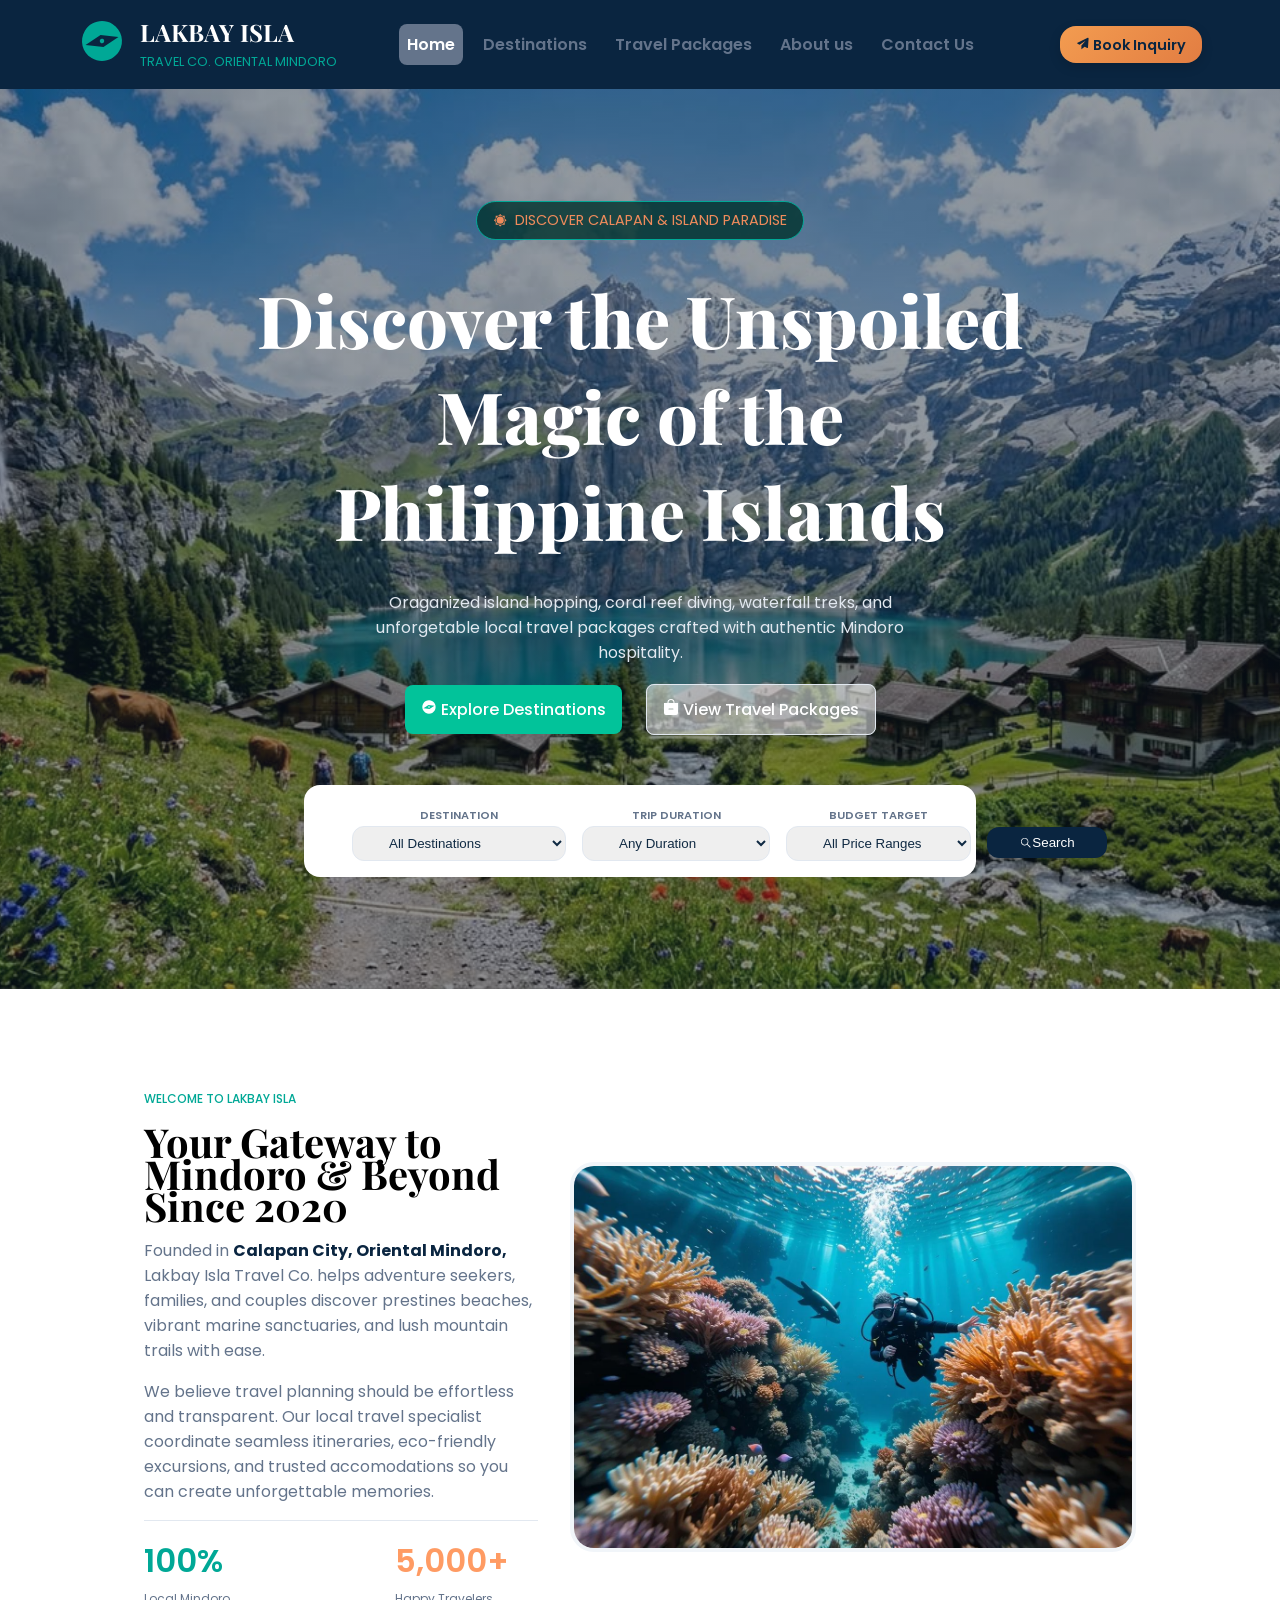
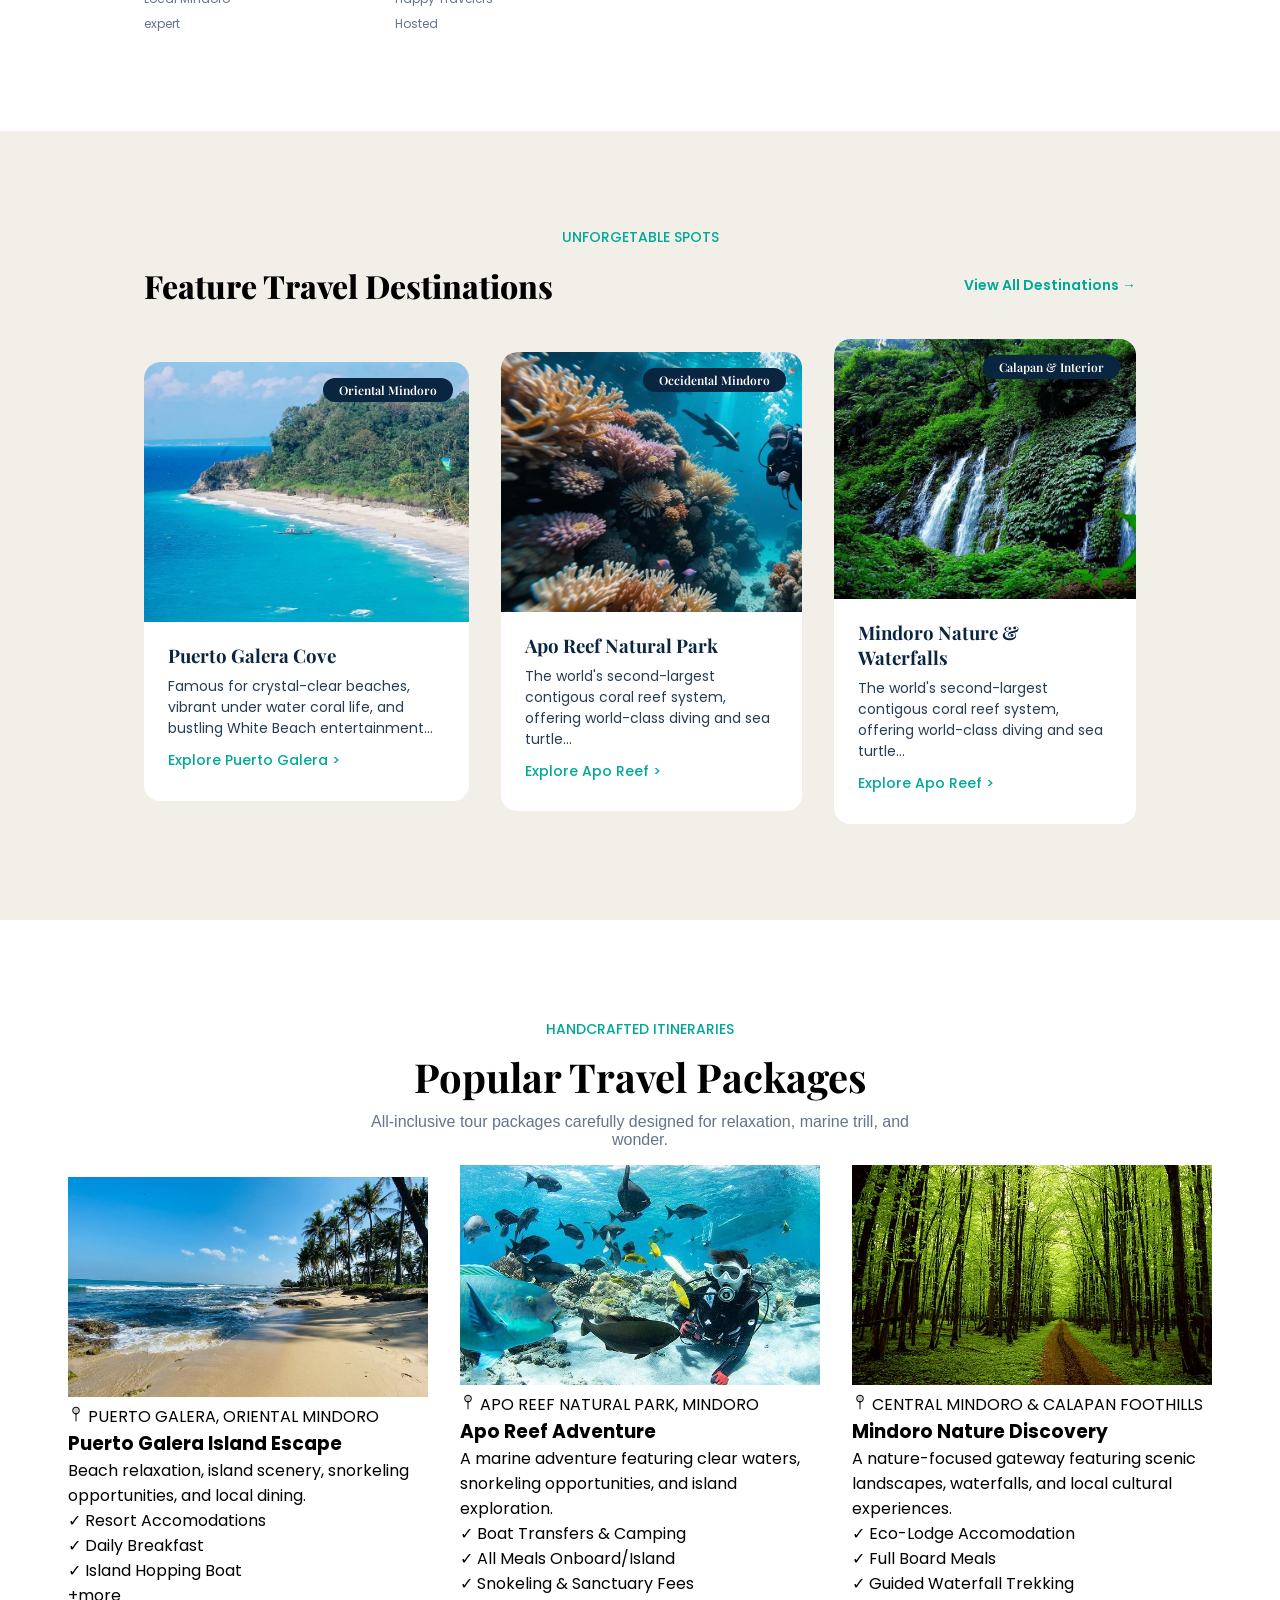
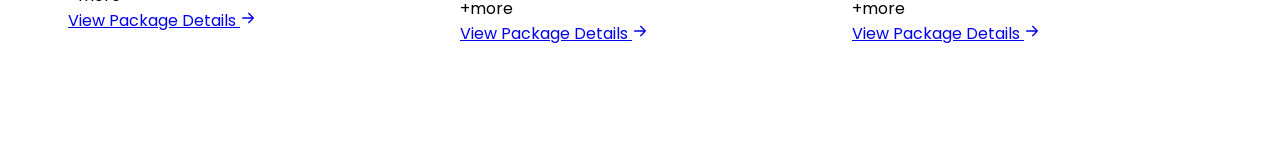
==== commit ea32e2c6: "re-construct the backbone of popular travel package section" ====
--- a/index.html
+++ b/index.html
@@ -211,11 +211,10 @@
             <div class="section-title">
                 <span>HANDCRAFTED ITINERARIES</span>
                 <h2>Popular Travel Packages</h2>
-                <p>All-inclusive tour packages carefully designed for relaxation, marine trill, and wonder.</p>
+                <p>All-inclusive tour packages carefully designed for relaxation, marine trill, and <br> wonder.</p>
             </div>
 
             <div class="popular-travels">
-
                 <!-- PUERTO GALERA, ORIENTAL MINDORO -->
                 <div class="popular-card">
                     <div class="card-img">
--- a/styles/css/index.css
+++ b/styles/css/index.css
@@ -603,12 +603,53 @@
     font-weight: 600;
 }
 
-
-
-
-
-
-
-
-
-
+/* handcrafted-intineraries */
+.handcrafted-intineraries{
+    padding-inline: 9rem;
+    padding-block: 6rem;
+}
+
+.section-title{
+    text-align: center;
+    margin-bottom: 16px;
+}
+
+.section-title span{
+    color: var(--color-primary);
+    font-size: 14px;
+    font-weight: 500;
+}
+
+.section-title h2{
+    font-size: 2.5rem;
+    line-height: 1.8;
+    font-family: var(--font-heading);
+}
+
+.section-title p{
+    font-size: 1rem;
+    font-family: var(--font-body);
+    font-weight: 200;
+    color: var(--color-text-muted);
+}
+
+
+.popular-travels img{
+    height: 220px;
+    width: 360px;
+}
+
+.popular-travels{
+    display: flex;
+    align-items: center;
+    justify-content: center;
+    gap: 2rem;
+}
+
+
+
+
+
+
+
+
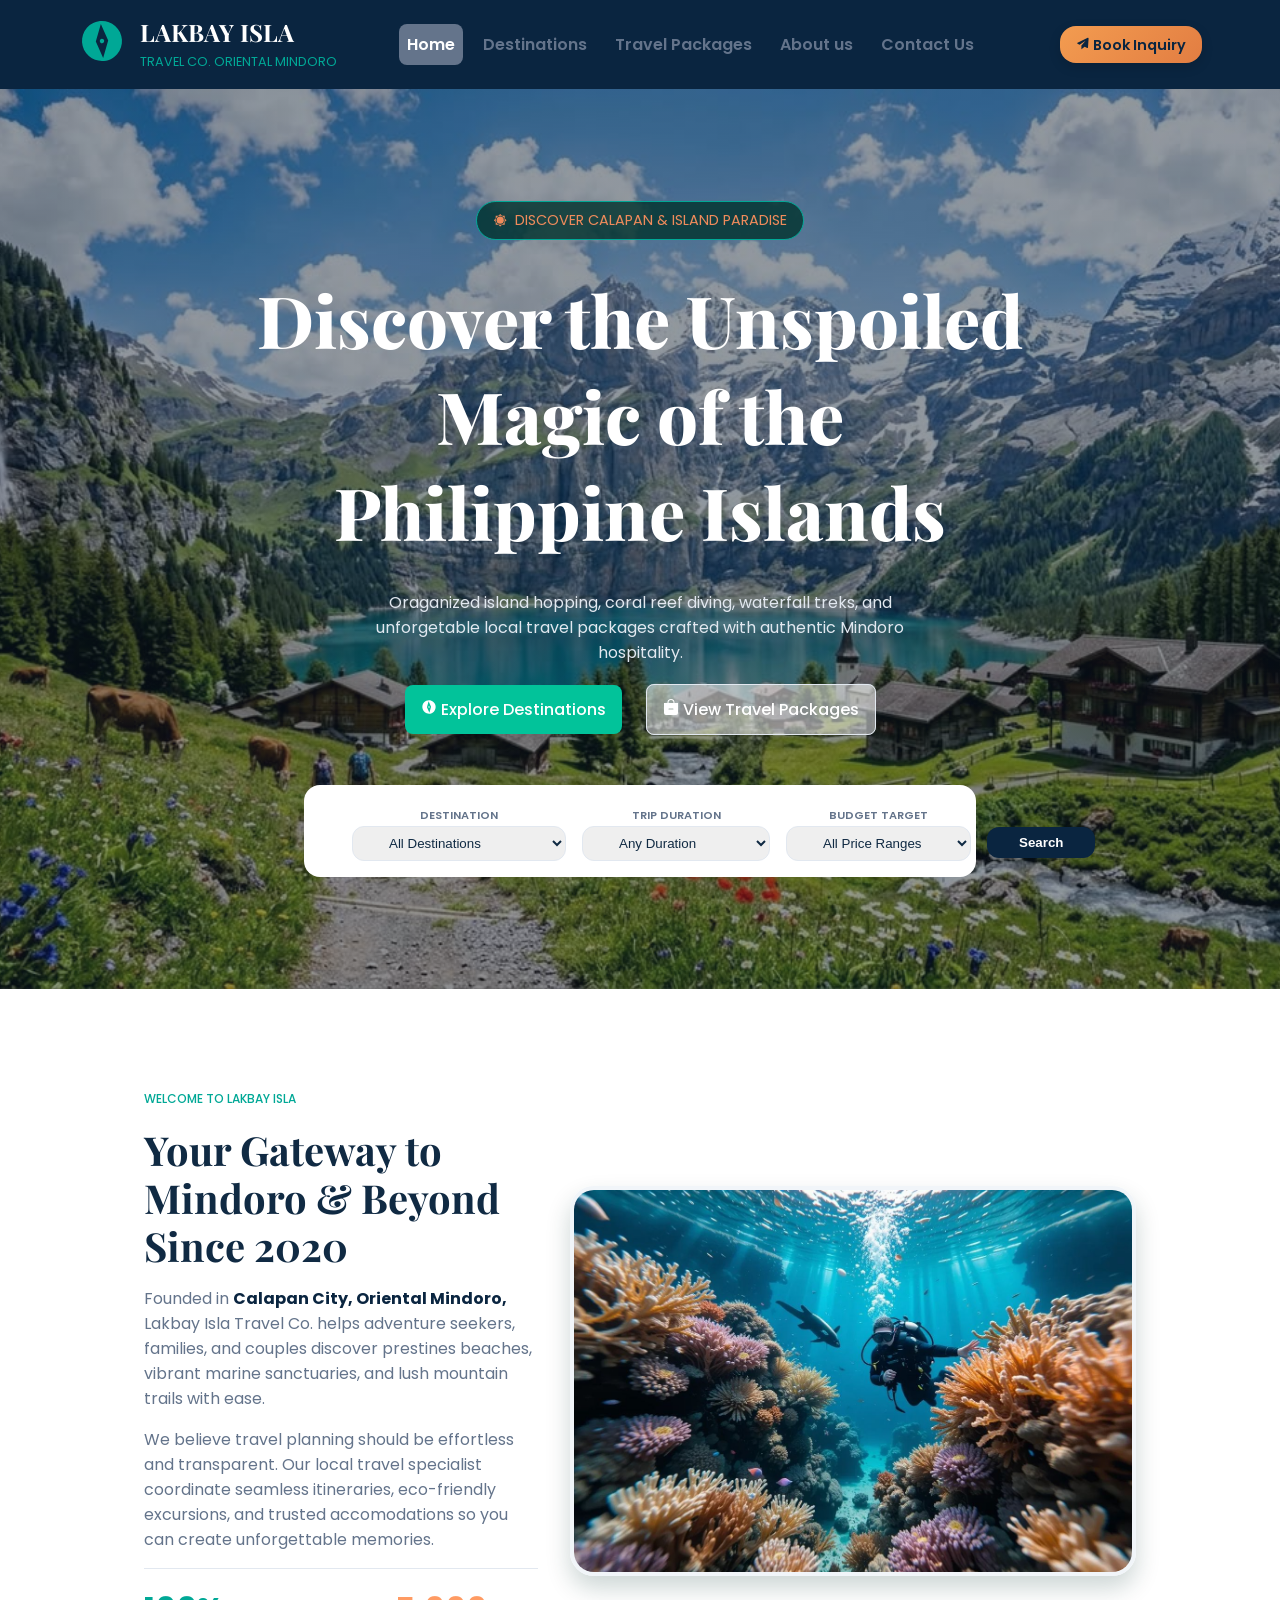
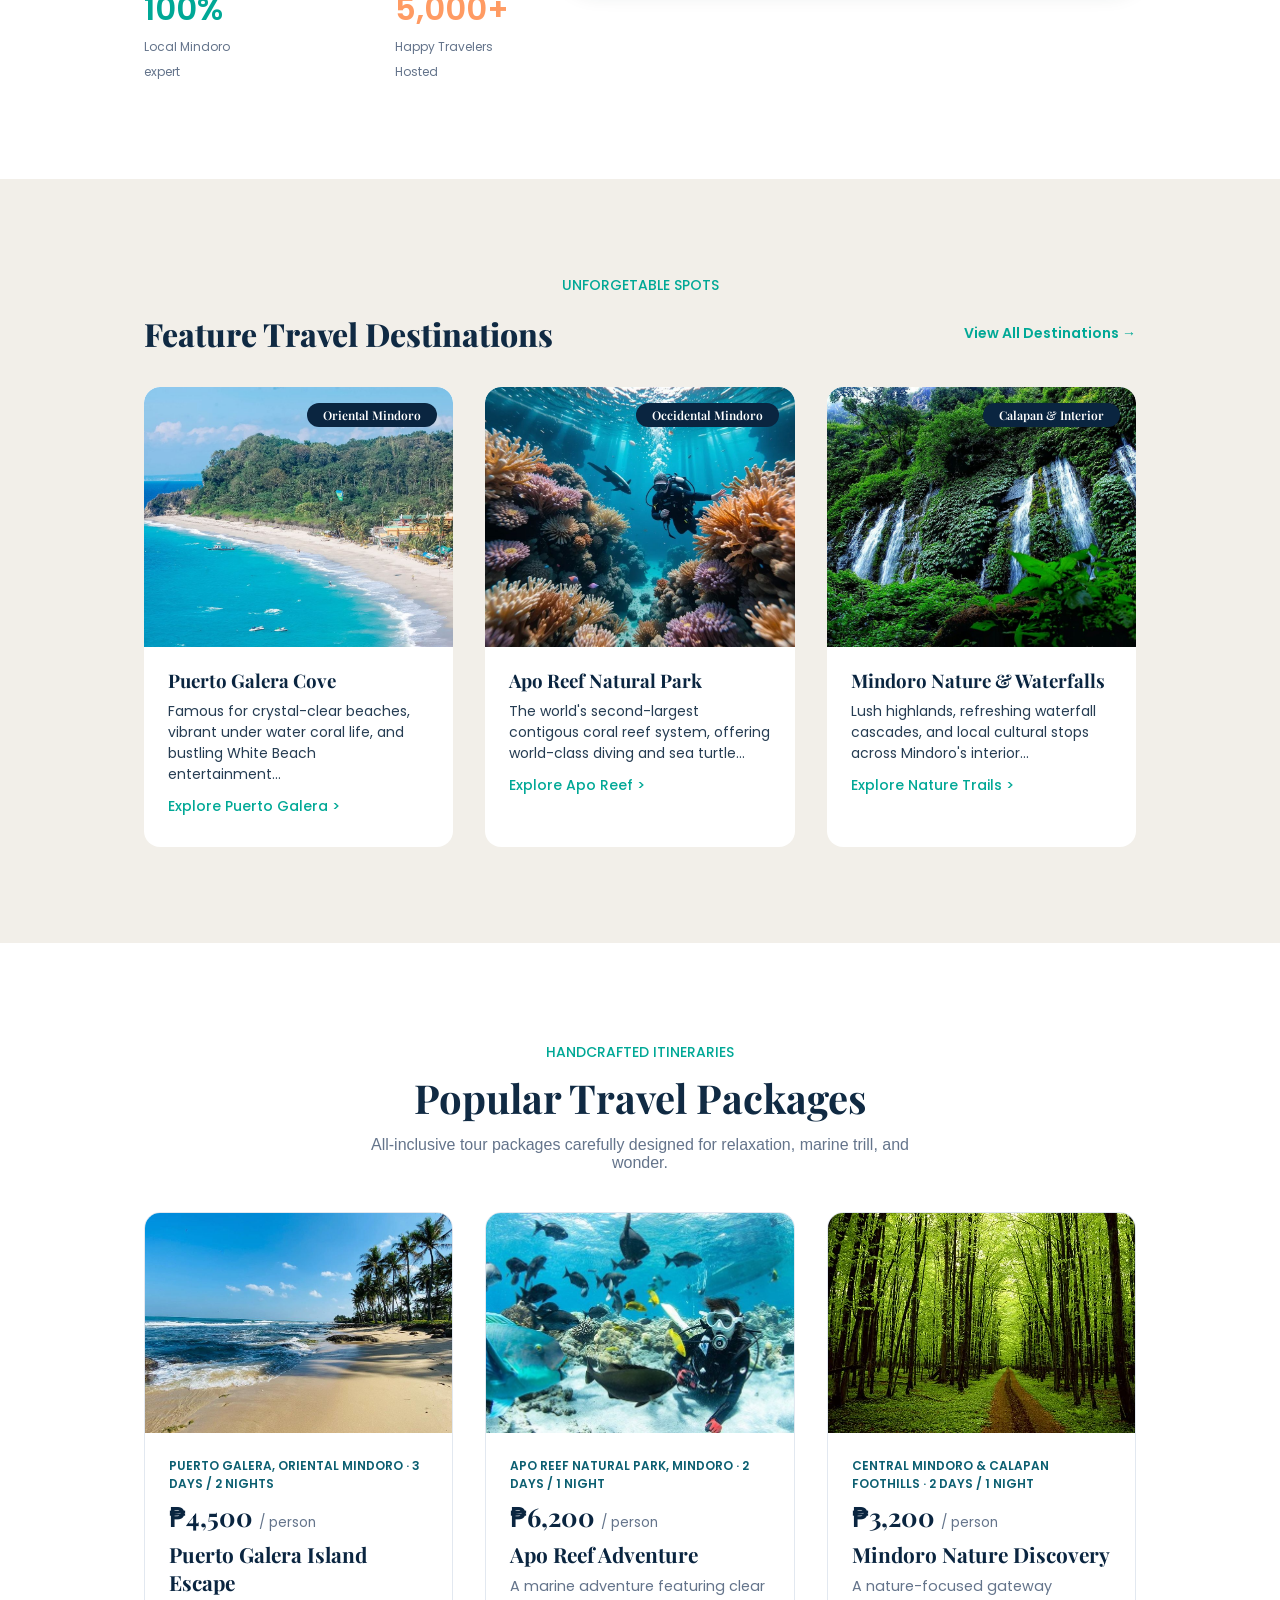
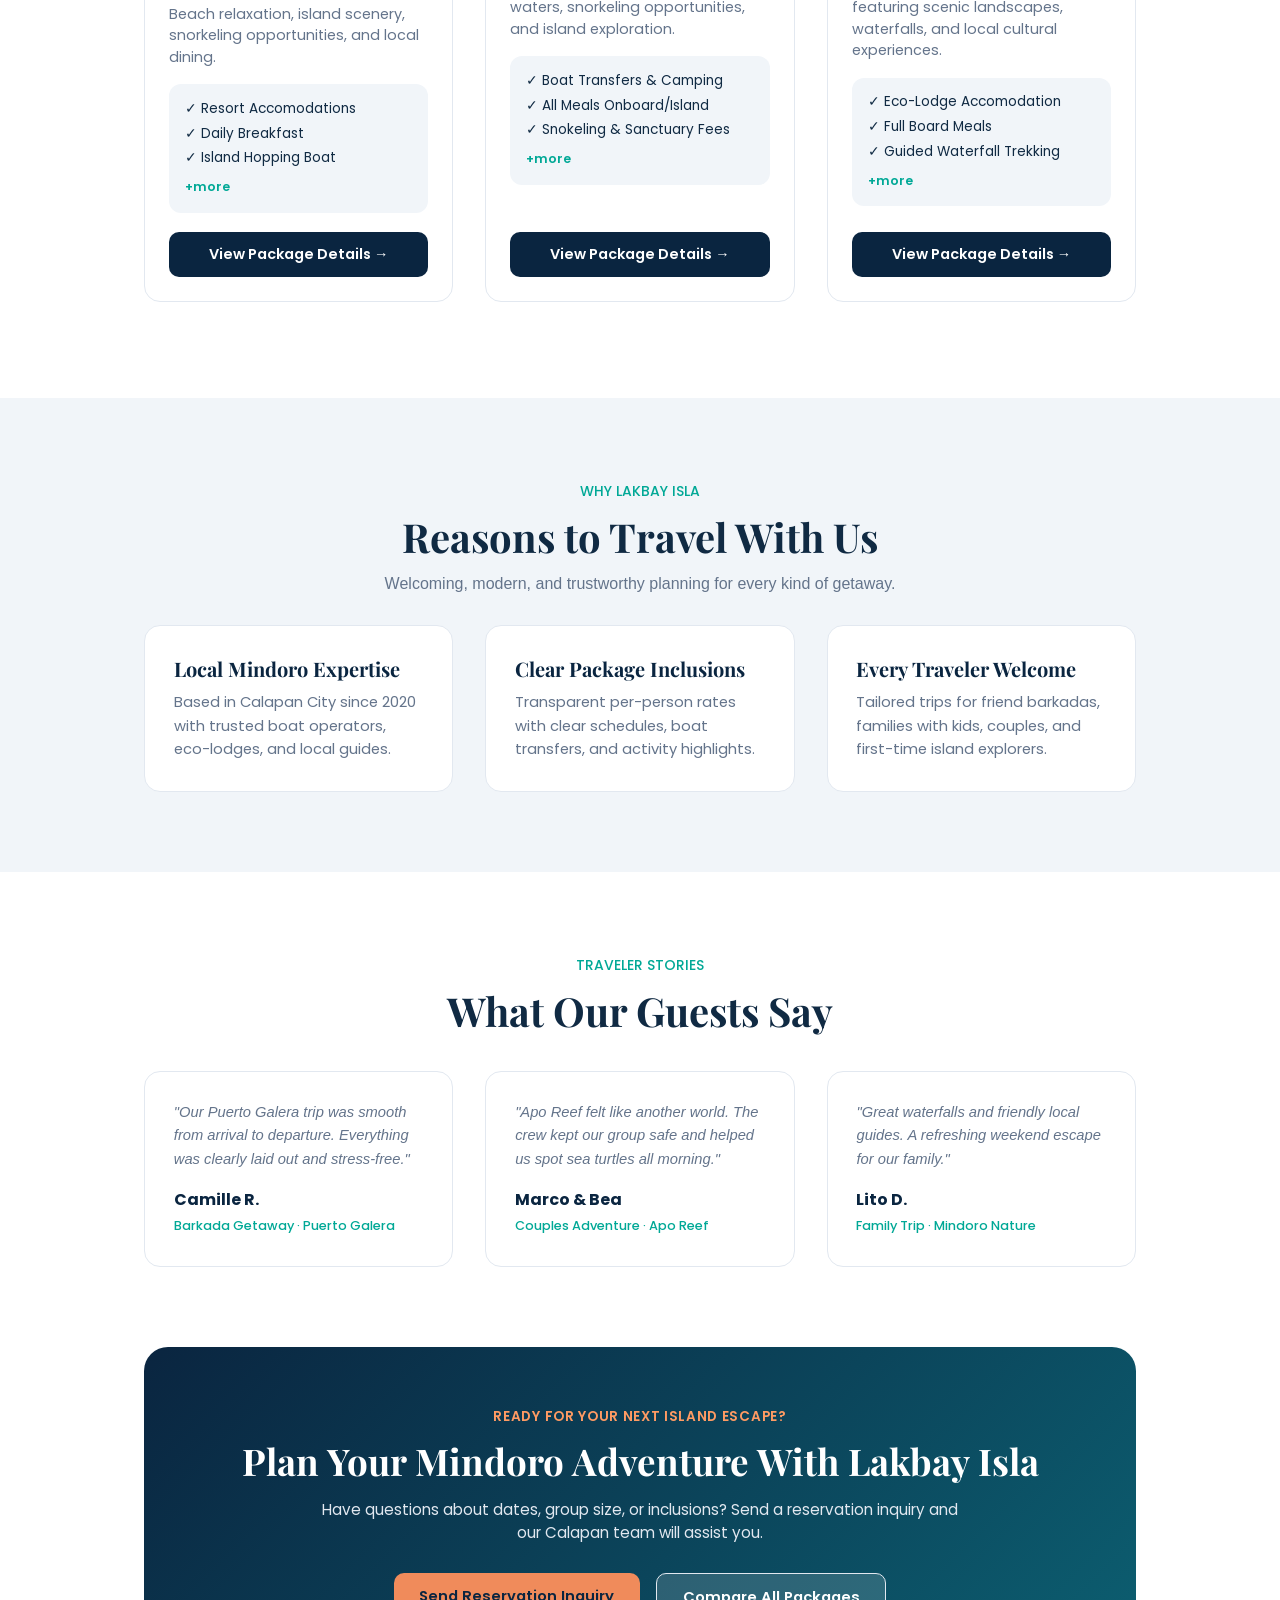
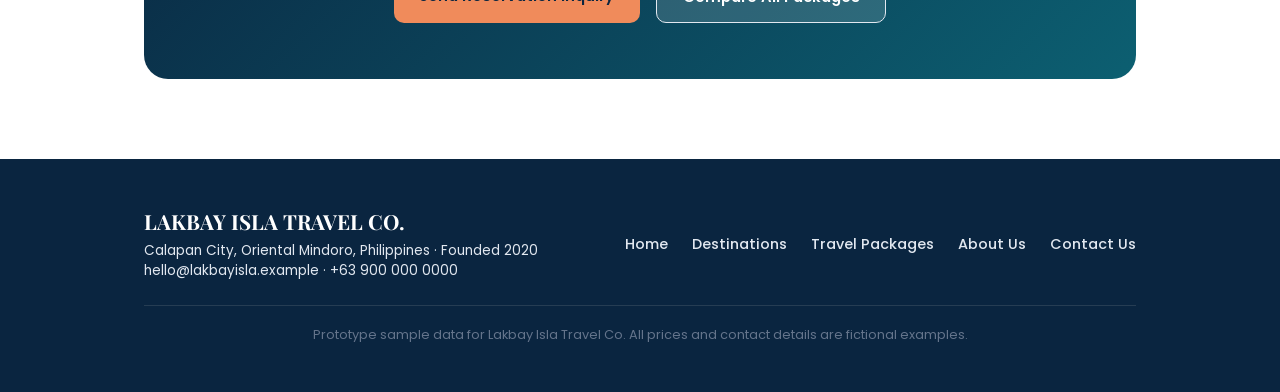
==== commit c9db6050: "finish the destination page" ====
--- a/index.html
+++ b/index.html
@@ -3,7 +3,7 @@
 <head>
     <meta charset="UTF-8">
     <meta name="viewport" content="width=device-width, initial-scale=1.0">
-    <link rel="stylesheet" href="styles/css/index.css">
+    <link rel="stylesheet" href="../styles/css/destinations.css">
     <link href="https://fonts.googleapis.com/css2?family=Playfair+Display:wght@600;700;800&display=swap" rel="stylesheet">
     <title>Lakbay Isla Travel Co.</title>
 </head>
@@ -11,7 +11,7 @@
     <header>
         <div class="navigation">
             <div class="nav-title">
-                <a href="#">
+                <a href="index.html">
                     <svg xmlns="http://www.w3.org/2000/svg" width="1em" height="1em" viewBox="0 0 24 24">
                         <path d="M0 0h24v24H0z" fill="none" />
                         <path fill="currentColor" d="M12 10.9c-.61 0-1.1.49-1.1 1.1s.49 1.1 1.1 1.1c.61 0 1.1-.49 1.1-1.1s-.49-1.1-1.1-1.1zM12 2C6.48 2 2 6.48 2 12s4.48 10 10 10s10-4.48 10-10S17.52 2 12 2zm2.19 12.19L6 18l3.81-8.19L18 6l-3.81 8.19z">
@@ -29,16 +29,16 @@
 
             <nav>
                 <ul>
-                    <li id="active"><a href="#" >Home</a></li>
-                    <li><a href="#">Destinations</a></li>
-                    <li><a href="#">Travel Packages</a></li>
-                    <li><a href="#">About us</a></li>
-                    <li><a href="#">Contact Us</a></li>
+                    <li id="active"><a href="index.html">Home</a></li>
+                    <li><a href="destinations.html">Destinations</a></li>
+                    <li><a href="packages.html">Travel Packages</a></li>
+                    <li><a href="about.html">About us</a></li>
+                    <li><a href="contact.html">Contact Us</a></li>
                 </ul>
             </nav>
 
             <div class="inquiry">
-                <a href="#">
+                <a href="contact.html">
                     <svg xmlns="http://www.w3.org/2000/svg" width="1em" height="1em" viewBox="0 0 24 24">
                         <path d="M0 0h24v24H0z" fill="none" />
                         <path fill="currentColor" d="M20.56 3.17c-.29-.2-.67-.23-.99-.08l-17 8.01c-.36.17-.58.53-.57.92c0 .39.24.75.6.9l3.36 1.47L16 8l-7 8v6l5.46-3.9l4.14 1.81c.13.06.26.08.4.08c.18 0 .36-.05.52-.15a.99.99 0 0 0 .48-.79l1-15c.02-.35-.14-.69-.43-.89Z" />
@@ -58,7 +58,7 @@
                         <path d="M8 4a4 4 0 1 1 0 8a4 4 0 0 1 0-8" />
                         <path d="M10 3h3v3l2 2l-2 2v3h-3l-2 2l-2-2H3v-3L1 8l2-2V3h3l2-2zM8 3a5 5 0 1 0 0 10A5 5 0 0 0 8 3" />
                     </g>
-                </svg> <span>DISCOVER CALAPAN & ISLAND PARADISE</span>
+                </svg> <span>DISCOVER CALAPAN &amp; ISLAND PARADISE</span>
             </div>
 
             <h1>Discover the Unspoiled Magic of the <br> Philippine Islands</h1>
@@ -66,7 +66,7 @@
 
             <div class="explore-travel">
                 <div class="explore">
-                    <a href="#">
+                    <a href="destinations.html">
                         <svg xmlns="http://www.w3.org/2000/svg" width="1em" height="1em" viewBox="0 0 24 24">
                             <path d="M0 0h24v24H0z" fill="none" />
                             <path fill="currentColor" d="M12 10.9c-.61 0-1.1.49-1.1 1.1s.49 1.1 1.1 1.1c.61 0 1.1-.49 1.1-1.1s-.49-1.1-1.1-1.1zM12 2C6.48 2 2 6.48 2 12s4.48 10 10 10s10-4.48 10-10S17.52 2 12 2zm2.19 12.19L6 18l3.81-8.19L18 6l-3.81 8.19z">
@@ -80,7 +80,7 @@
                 </div>
 
                 <div class="travel">
-                    <a href="#">
+                    <a href="packages.html">
                         <svg xmlns="http://www.w3.org/2000/svg" width="1em" height="1em" viewBox="0 0 16 16">
                             <path d="M0 0h16v16H0z" fill="none" />
                             <path fill="currentColor" fill-rule="evenodd" d="M10.5 3.5a2.5 2.5 0 0 0-5 0V4h5zm1 0V4H15v10a2 2 0 0 1-2 2H3a2 2 0 0 1-2-2V4h3.5v-.5a3.5 3.5 0 1 1 7 0M6 9.5a.5.5 0 0 0 0 1h4a.5.5 0 0 0 0-1z" />
@@ -90,45 +90,38 @@
                 </div>
             </div>
 
-            <form action="">
+            <form action="packages.html" method="get">
                 <div class="destination">
-                    <label for="Destinations">DESTINATION</label><br>
+                    <label for="destination">DESTINATION</label><br>
                     <select name="Destinations" id="destination">
                         <option value="">All Destinations</option>
-                        <option value="">Puerto Galera</option>
-                        <option value="">Apo Reef Sanctuary</option>
-                        <option value="">Mindoro Nature Trails</option>
+                        <option value="puerto-galera">Puerto Galera</option>
+                        <option value="apo-reef">Apo Reef Sanctuary</option>
+                        <option value="mindoro-nature">Mindoro Nature Trails</option>
                     </select>
                 </div>
-                
+
                 <div class="duration">
-                    <label for="Trip">TRIP DURATION</label><br>
+                    <label for="trip-duration">TRIP DURATION</label><br>
                     <select name="Trip" id="trip-duration">
-                        <option value="" >Any Duration</option>
-                        <option value="">1 Day Eco Tour</option>
-                        <option value="">2 Days / 1 Night</option>
-                        <option value="">3 Days / 2 Nights</option>
+                        <option value="">Any Duration</option>
+                        <option value="1-day">1 Day Eco Tour</option>
+                        <option value="2d1n">2 Days / 1 Night</option>
+                        <option value="3d2n">3 Days / 2 Nights</option>
                     </select>
                 </div>
 
                 <div class="budget">
                     <label for="budget">BUDGET TARGET</label><br>
-                    <select name="budget" id="">
+                    <select name="budget" id="budget">
                         <option value="">All Price Ranges</option>
-                        <option value="">Under &#8369;3500</option>
-                        <option value="">&#8369;3,500 - &#8369;5,000</option>
-                        <option value="">&#8369;5,000+</option>
+                        <option value="under-3500">Under &#8369;3,500</option>
+                        <option value="3500-5000">&#8369;3,500 - &#8369;5,000</option>
+                        <option value="5000-plus">&#8369;5,000+</option>
                     </select>
                 </div>
 
-                <button type="submit">
-                    <a href="#">
-                        <svg xmlns="http://www.w3.org/2000/svg" width="1em" height="1em" viewBox="0 0 24 24">
-                               <path d="M0 0h24v24H0z" fill="none" />
-                            <path fill="currentColor" fill-rule="evenodd" d="M14.385 15.446a6.751 6.751 0 1 1 1.06-1.06l5.156 5.155a.75.75 0 1 1-1.06 1.06zM6.46 13.884a5.25 5.25 0 1 1 7.43-.005l-.005.005l-.005.004a5.25 5.25 0 0 1-7.42-.004" clip-rule="evenodd" />
-                        </svg> Search
-                    </a>
-                </button>
+                <button type="submit">Search</button>
             </form>
         </section>
 
@@ -136,9 +129,9 @@
             <div class="information">
                 <div class="main-info">
                     <span>WELCOME TO LAKBAY ISLA</span>
-                    <h2>Your Gateway to Mindoro & Beyond Since 2020</h2>
+                    <h2>Your Gateway to Mindoro &amp; Beyond Since 2020</h2>
                     <p>Founded in <strong>Calapan City, Oriental Mindoro,</strong> Lakbay Isla Travel Co. helps adventure seekers, families, and couples discover prestines beaches, vibrant marine sanctuaries, and lush mountain trails with ease.</p>
-                    <p>We believe  travel planning should be effortless and transparent. Our local travel specialist coordinate  seamless itineraries, eco-friendly excursions, and trusted accomodations so you can create unforgettable memories.</p>
+                    <p>We believe travel planning should be effortless and transparent. Our local travel specialist coordinate seamless itineraries, eco-friendly excursions, and trusted accomodations so you can create unforgettable memories.</p>
                 </div>
                 <div class="hosted-expert">
                     <div class="expert">
@@ -149,7 +142,7 @@
                     <div class="hosted">
                         <p>5,000+</p>
                         <span>Happy Travelers Hosted</span>
-                </div>
+                    </div>
                 </div>
             </div>
 
@@ -165,43 +158,43 @@
 
             <div class="section-maintitle">
                 <h2>Feature Travel Destinations</h2>
-                <a href="#">View All Destinations &rarr;</a>
+                <a href="destinations.html">View All Destinations &rarr;</a>
             </div>
 
             <div class="travel-content">
                 <div class="oriental-mindoro">
                     <div class="content-img">
-                       <img src="assets/images/lakbay-isla-img/Puerto Galera Cove.jpg" alt="Puerto Galera Cove"> 
+                        <img src="assets/images/lakbay-isla-img/Puerto Galera Cove.jpg" alt="Puerto Galera Cove">
                     </div>
 
                     <div class="content-details">
                         <h3>Puerto Galera Cove</h3>
                         <p>Famous for crystal-clear beaches, vibrant under water coral life, and bustling White Beach entertainment...</p>
-                        <a href="#">Explore Puerto Galera &gt;</a>
+                        <a href="destinations.html">Explore Puerto Galera &gt;</a>
                     </div>
                 </div>
 
                 <div class="occidental-mindoro">
                     <div class="content-img">
-                       <img src="assets/images/lakbay-isla-img/Apo Reef Natural Park.jpg" alt="Apo Reef Natural Park"> 
+                        <img src="assets/images/lakbay-isla-img/Apo Reef Natural Park.jpg" alt="Apo Reef Natural Park">
                     </div>
 
                     <div class="content-details">
                         <h3>Apo Reef Natural Park</h3>
-                        <p>The world's second-largest contigous coral reef system, offering world-class diving and sea turtle...    </p>
-                        <a href="#">Explore Apo Reef &gt;</a>
+                        <p>The world's second-largest contigous coral reef system, offering world-class diving and sea turtle...</p>
+                        <a href="destinations.html">Explore Apo Reef &gt;</a>
                     </div>
                 </div>
 
                 <div class="mindoro-nature">
                     <div class="content-img">
-                       <img src="assets/images/lakbay-isla-img/Mindoro Nature & Waterfalls.jpg" alt="Mindoro Nature & Waterfalls"> 
+                        <img src="assets/images/lakbay-isla-img/Mindoro Nature & Waterfalls.jpg" alt="Mindoro Nature & Waterfalls">
                     </div>
 
                     <div class="content-details">
-                        <h3>Mindoro Nature & Waterfalls</h3>
-                        <p>The world's second-largest contigous coral reef system, offering world-class diving and sea turtle...    </p>
-                        <a href="#">Explore Apo Reef &gt;</a>
+                        <h3>Mindoro Nature &amp; Waterfalls</h3>
+                        <p>Lush highlands, refreshing waterfall cascades, and local cultural stops across Mindoro's interior...</p>
+                        <a href="destinations.html">Explore Nature Trails &gt;</a>
                     </div>
                 </div>
             </div>
@@ -218,21 +211,12 @@
                 <!-- PUERTO GALERA, ORIENTAL MINDORO -->
                 <div class="popular-card">
                     <div class="card-img">
-                        <img src="assets/images/lakbay-isla-img/Puerto Galera Island Escape.jpg" alt="Puerto Galera Cove">
+                        <img src="assets/images/lakbay-isla-img/Puerto Galera Island Escape.jpg" alt="Puerto Galera Island Escape">
                     </div>
 
                     <div class="card-details">
-                        <span>
-                            <svg xmlns="http://www.w3.org/2000/svg" width="1em" height="1em" viewBox="0 0 24 24">
-                                <path d="M0 0h24v24H0z" fill="none" />
-                                <g fill="none">
-                                    <path stroke="currentColor" stroke-linecap="round" stroke-linejoin="round" stroke-width="1.5" d="M12 22.39v-10.4" />
-                                    <circle cx="12" cy="6.87" r="5.13" fill="currentColor" opacity=".2" transform="rotate(90 12 6.87)" />
-                                    <circle cx="12" cy="6.87" r="5.13" stroke="currentColor" stroke-linecap="round" stroke-linejoin="round" stroke-width="1.5" transform="rotate(90 12 6.87)" />
-                                </g>
-                            </svg>
-                            PUERTO GALERA, ORIENTAL MINDORO
-                        </span>
+                        <span>PUERTO GALERA, ORIENTAL MINDORO &middot; 3 DAYS / 2 NIGHTS</span>
+                        <div class="card-price">&#8369;4,500 <span>/ person</span></div>
                         <h3>Puerto Galera Island Escape</h3>
                         <p>Beach relaxation, island scenery, snorkeling opportunities, and local dining.</p>
 
@@ -242,74 +226,47 @@
                             <p>&check; Island Hopping Boat</p>
                             <span>+more</span>
                         </div>
-                    </div>
-
-                    <div class="card-btn">
-                        <a href="#">View Package Details
-                            <svg xmlns="http://www.w3.org/2000/svg" width="1em" height="1em" viewBox="0 0 24 24">
-                                <path d="M0 0h24v24H0z" fill="none" />
-                                <path fill="none" stroke="currentColor" stroke-linecap="round" stroke-linejoin="round" stroke-width="2" d="M4 12h16m-7-7l7 7l-7 7" />
-                            </svg>
-                        </a>
+
+                        <div class="card-btn">
+                            <a href="package-details.html">View Package Details &rarr;</a>
+                        </div>
                     </div>
                 </div>
 
                 <!-- APO REEF NATURAL PARK, MINDORO -->
                 <div class="popular-card">
                     <div class="card-img">
-                        <img src="assets/images/lakbay-isla-img/Apo Reef Adventure.jpg" alt="Puerto Galera Cove">
+                        <img src="assets/images/lakbay-isla-img/Apo Reef Adventure.jpg" alt="Apo Reef Adventure">
                     </div>
 
                     <div class="card-details">
-                        <span>
-                            <svg xmlns="http://www.w3.org/2000/svg" width="1em" height="1em" viewBox="0 0 24 24">
-                                <path d="M0 0h24v24H0z" fill="none" />
-                                <g fill="none">
-                                    <path stroke="currentColor" stroke-linecap="round" stroke-linejoin="round" stroke-width="1.5" d="M12 22.39v-10.4" />
-                                    <circle cx="12" cy="6.87" r="5.13" fill="currentColor" opacity=".2" transform="rotate(90 12 6.87)" />
-                                    <circle cx="12" cy="6.87" r="5.13" stroke="currentColor" stroke-linecap="round" stroke-linejoin="round" stroke-width="1.5" transform="rotate(90 12 6.87)" />
-                                </g>
-                            </svg> 
-                            APO REEF NATURAL PARK, MINDORO
-                        </span>
+                        <span>APO REEF NATURAL PARK, MINDORO &middot; 2 DAYS / 1 NIGHT</span>
+                        <div class="card-price">&#8369;6,200 <span>/ person</span></div>
                         <h3>Apo Reef Adventure</h3>
                         <p>A marine adventure featuring clear waters, snorkeling opportunities, and island exploration.</p>
 
                         <div class="card-info">
-                            <p>&check; Boat Transfers & Camping</p>
+                            <p>&check; Boat Transfers &amp; Camping</p>
                             <p>&check; All Meals Onboard/Island</p>
-                            <p>&check; Snokeling & Sanctuary Fees</p>
+                            <p>&check; Snokeling &amp; Sanctuary Fees</p>
                             <span>+more</span>
                         </div>
 
                         <div class="card-btn">
-                            <a href="#">View Package Details
-                                <svg xmlns="http://www.w3.org/2000/svg" width="1em" height="1em" viewBox="0 0 24 24">
-                                    <path d="M0 0h24v24H0z" fill="none" />
-                                    <path fill="none" stroke="currentColor" stroke-linecap="round" stroke-linejoin="round" stroke-width="2" d="M4 12h16m-7-7l7 7l-7 7" />
-                                </svg>
-                            </a>
-                        </div>
-                    </div>
-                </div>
-
+                            <a href="package-details.html">View Package Details &rarr;</a>
+                        </div>
+                    </div>
+                </div>
+
+                <!-- MINDORO NATURE DISCOVERY -->
                 <div class="popular-card">
                     <div class="card-img">
-                        <img src="assets/images/lakbay-isla-img/Mindoro Nature Discovery.jpg" alt="Puerto Galera Cove">
+                        <img src="assets/images/lakbay-isla-img/Mindoro Nature Discovery.jpg" alt="Mindoro Nature Discovery">
                     </div>
 
                     <div class="card-details">
-                        <span>
-                            <svg xmlns="http://www.w3.org/2000/svg" width="1em" height="1em" viewBox="0 0 24 24">
-                                <path d="M0 0h24v24H0z" fill="none" />
-                                <g fill="none">
-                                    <path stroke="currentColor" stroke-linecap="round" stroke-linejoin="round" stroke-width="1.5" d="M12 22.39v-10.4" />
-                                    <circle cx="12" cy="6.87" r="5.13" fill="currentColor" opacity=".2" transform="rotate(90 12 6.87)" />
-                                    <circle cx="12" cy="6.87" r="5.13" stroke="currentColor" stroke-linecap="round" stroke-linejoin="round" stroke-width="1.5" transform="rotate(90 12 6.87)" />
-                                </g>
-                            </svg> 
-                            CENTRAL MINDORO & CALAPAN FOOTHILLS
-                        </span>
+                        <span>CENTRAL MINDORO &amp; CALAPAN FOOTHILLS &middot; 2 DAYS / 1 NIGHT</span>
+                        <div class="card-price">&#8369;3,200 <span>/ person</span></div>
                         <h3>Mindoro Nature Discovery</h3>
                         <p>A nature-focused gateway featuring scenic landscapes, waterfalls, and local cultural experiences.</p>
 
@@ -321,21 +278,95 @@
                         </div>
 
                         <div class="card-btn">
-                            <a href="#">View Package Details
-                                <svg xmlns="http://www.w3.org/2000/svg" width="1em" height="1em" viewBox="0 0 24 24">
-                                    <path d="M0 0h24v24H0z" fill="none" />
-                                    <path fill="none" stroke="currentColor" stroke-linecap="round" stroke-linejoin="round" stroke-width="2" d="M4 12h16m-7-7l7 7l-7 7" />
-                                </svg>
-                            </a>
-                        </div>
-                    </div>
+                            <a href="package-details.html">View Package Details &rarr;</a>
+                        </div>
+                    </div>
+                </div>
+            </div>
+        </section>
+
+        <!-- WHY TRAVEL WITH US -->
+        <section class="why-travel">
+            <div class="section-title">
+                <span>WHY LAKBAY ISLA</span>
+                <h2>Reasons to Travel With Us</h2>
+                <p>Welcoming, modern, and trustworthy planning for every kind of getaway.</p>
+            </div>
+
+            <div class="reasons-grid">
+                <div class="reason-card">
+                    <h3>Local Mindoro Expertise</h3>
+                    <p>Based in Calapan City since 2020 with trusted boat operators, eco-lodges, and local guides.</p>
+                </div>
+                <div class="reason-card">
+                    <h3>Clear Package Inclusions</h3>
+                    <p>Transparent per-person rates with clear schedules, boat transfers, and activity highlights.</p>
+                </div>
+                <div class="reason-card">
+                    <h3>Every Traveler Welcome</h3>
+                    <p>Tailored trips for friend barkadas, families with kids, couples, and first-time island explorers.</p>
+                </div>
+            </div>
+        </section>
+
+        <!-- CUSTOMER TESTIMONIALS -->
+        <section class="testimonials-section">
+            <div class="section-title">
+                <span>TRAVELER STORIES</span>
+                <h2>What Our Guests Say</h2>
+            </div>
+
+            <div class="testimonials-grid">
+                <div class="testimonial-card">
+                    <p>"Our Puerto Galera trip was smooth from arrival to departure. Everything was clearly laid out and stress-free."</p>
+                    <h4>Camille R.</h4>
+                    <span>Barkada Getaway &middot; Puerto Galera</span>
+                </div>
+                <div class="testimonial-card">
+                    <p>"Apo Reef felt like another world. The crew kept our group safe and helped us spot sea turtles all morning."</p>
+                    <h4>Marco &amp; Bea</h4>
+                    <span>Couples Adventure &middot; Apo Reef</span>
+                </div>
+                <div class="testimonial-card">
+                    <p>"Great waterfalls and friendly local guides. A refreshing weekend escape for our family."</p>
+                    <h4>Lito D.</h4>
+                    <span>Family Trip &middot; Mindoro Nature</span>
+                </div>
+            </div>
+        </section>
+
+        <!-- FINAL RESERVATION INQUIRY CTA -->
+        <section class="cta-banner">
+            <div class="cta-box">
+                <span>READY FOR YOUR NEXT ISLAND ESCAPE?</span>
+                <h2>Plan Your Mindoro Adventure With Lakbay Isla</h2>
+                <p>Have questions about dates, group size, or inclusions? Send a reservation inquiry and our Calapan team will assist you.</p>
+                <div class="cta-actions">
+                    <a href="contact.html" class="cta-primary">Send Reservation Inquiry</a>
+                    <a href="packages.html" class="cta-secondary">Compare All Packages</a>
                 </div>
             </div>
         </section>
     </main>
 
     <footer>
-
+        <div class="footer-content">
+            <div class="footer-brand">
+                <h3>LAKBAY ISLA TRAVEL CO.</h3>
+                <p>Calapan City, Oriental Mindoro, Philippines &middot; Founded 2020</p>
+                <p>hello@lakbayisla.example &middot; +63 900 000 0000</p>
+            </div>
+            <div class="footer-links">
+                <a href="index.html">Home</a>
+                <a href="destinations.html">Destinations</a>
+                <a href="packages.html">Travel Packages</a>
+                <a href="about.html">About Us</a>
+                <a href="contact.html">Contact Us</a>
+            </div>
+        </div>
+        <div class="footer-bottom">
+            <p>Prototype sample data for Lakbay Isla Travel Co. All prices and contact details are fictional examples.</p>
+        </div>
     </footer>
 </body>
 </html>
--- a/styles/css/destinations.css
+++ b/styles/css/destinations.css
@@ -0,0 +1,139 @@
+@import url('index.css');
+
+.page-banner {
+    background: linear-gradient(var(--color-overlay), var(--color-overlay)),
+        url("/assets/images/lakbay-isla-img/Lakbay\ Isla\ Background.jpg");
+    background-size: cover;
+    background-position: center;
+    color: var(--color-text-light);
+    text-align: center;
+    padding: 5.5rem 2rem;
+}
+
+.page-banner span {
+    color: var(--color-accent-light);
+    font-size: 0.85rem;
+    font-weight: 600;
+    letter-spacing: 0.06em;
+}
+
+.page-banner h1 {
+    font-family: var(--font-heading);
+    font-size: 3.2rem;
+    margin-top: 0.5rem;
+    margin-bottom: 0.75rem;
+}
+
+.page-banner p {
+    color: var(--color-border);
+    max-width: 640px;
+    margin: 0 auto;
+    font-size: 1rem;
+}
+
+.destinations-catalog {
+    padding: 5rem 9rem;
+    background: var(--color-bg-soft);
+}
+
+.dest-grid {
+    display: flex;
+    gap: 2rem;
+    margin-top: 2.5rem;
+}
+
+.dest-card {
+    flex: 1;
+    background: var(--color-bg);
+    border: 1px solid var(--color-border);
+    border-radius: 16px;
+    overflow: hidden;
+    display: flex;
+    flex-direction: column;
+    transition: transform 0.3s ease, box-shadow 0.3s ease;
+}
+
+.dest-card:hover {
+    transform: translateY(-6px);
+    box-shadow: 0 12px 24px rgba(10, 37, 64, 0.12);
+}
+
+.dest-card img {
+    width: 100%;
+    height: 230px;
+    object-fit: cover;
+}
+
+.dest-body {
+    padding: 1.5rem;
+    display: flex;
+    flex-direction: column;
+    flex: 1;
+}
+
+.dest-tag {
+    display: inline-block;
+    width: fit-content;
+    background: var(--color-navy-dark);
+    color: var(--color-text-light);
+    font-size: 0.75rem;
+    font-weight: 600;
+    padding: 0.25rem 0.85rem;
+    border-radius: 999px;
+    margin-bottom: 0.75rem;
+}
+
+.dest-body h3 {
+    font-family: var(--font-heading);
+    color: var(--color-navy-dark);
+    font-size: 1.4rem;
+    margin-bottom: 0.6rem;
+}
+
+.dest-body > p {
+    color: var(--color-text-muted);
+    font-size: 0.92rem;
+    line-height: 1.55;
+    margin-bottom: 1rem;
+}
+
+.dest-meta {
+    background: var(--color-bg-soft);
+    border-radius: 12px;
+    padding: 0.9rem 1rem;
+    margin-bottom: 1.3rem;
+}
+
+.dest-meta p {
+    font-size: 0.85rem;
+    color: var(--color-text);
+    margin-bottom: 0.35rem;
+}
+
+.dest-btn {
+    margin-top: auto;
+    display: inline-block;
+    text-align: center;
+    text-decoration: none;
+    background: var(--color-primary);
+    color: var(--color-text-light);
+    padding: 0.75rem 1rem;
+    border-radius: 10px;
+    font-weight: 600;
+    font-size: 0.9rem;
+    transition: background 0.25s ease;
+}
+
+.dest-btn:hover {
+    background: var(--color-primary-dark);
+}
+
+@media (max-width: 1024px) {
+    .destinations-catalog {
+        padding: 3rem 2rem;
+    }
+
+    .dest-grid {
+        flex-direction: column;
+    }
+}
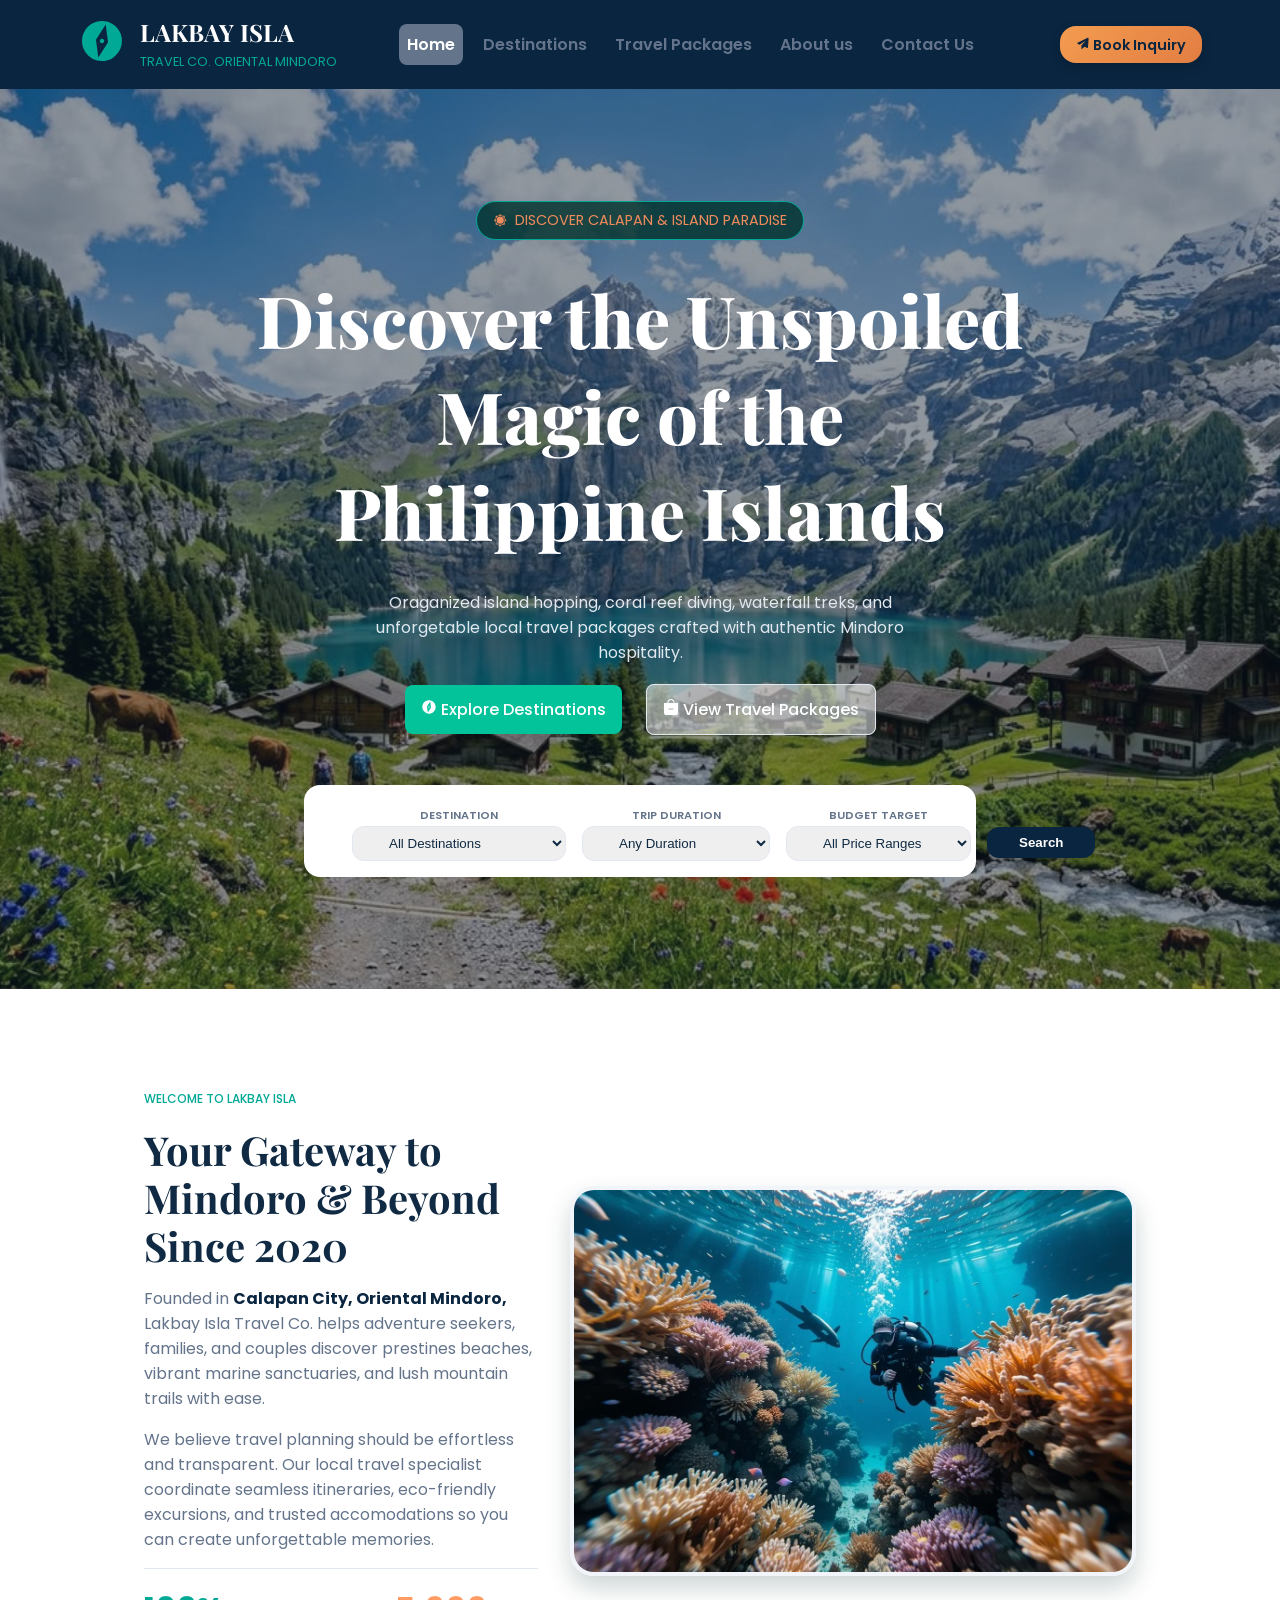
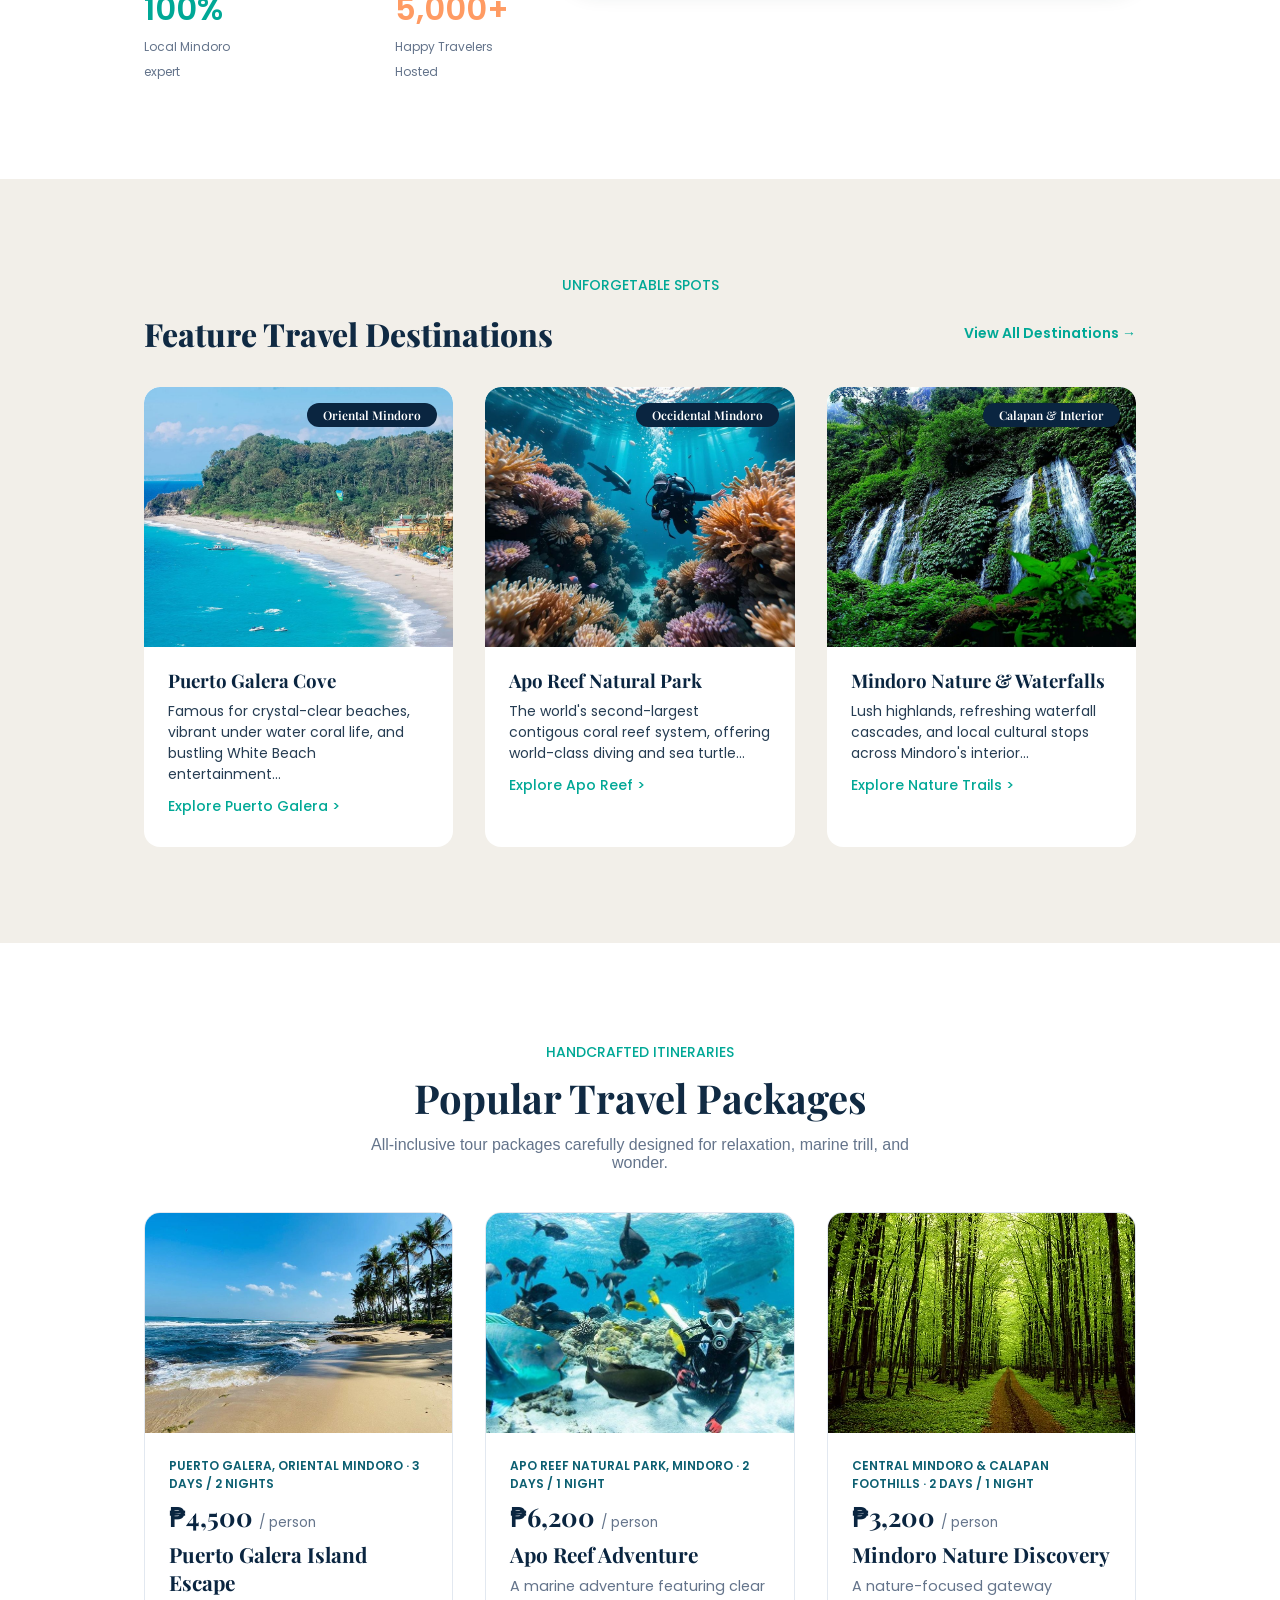
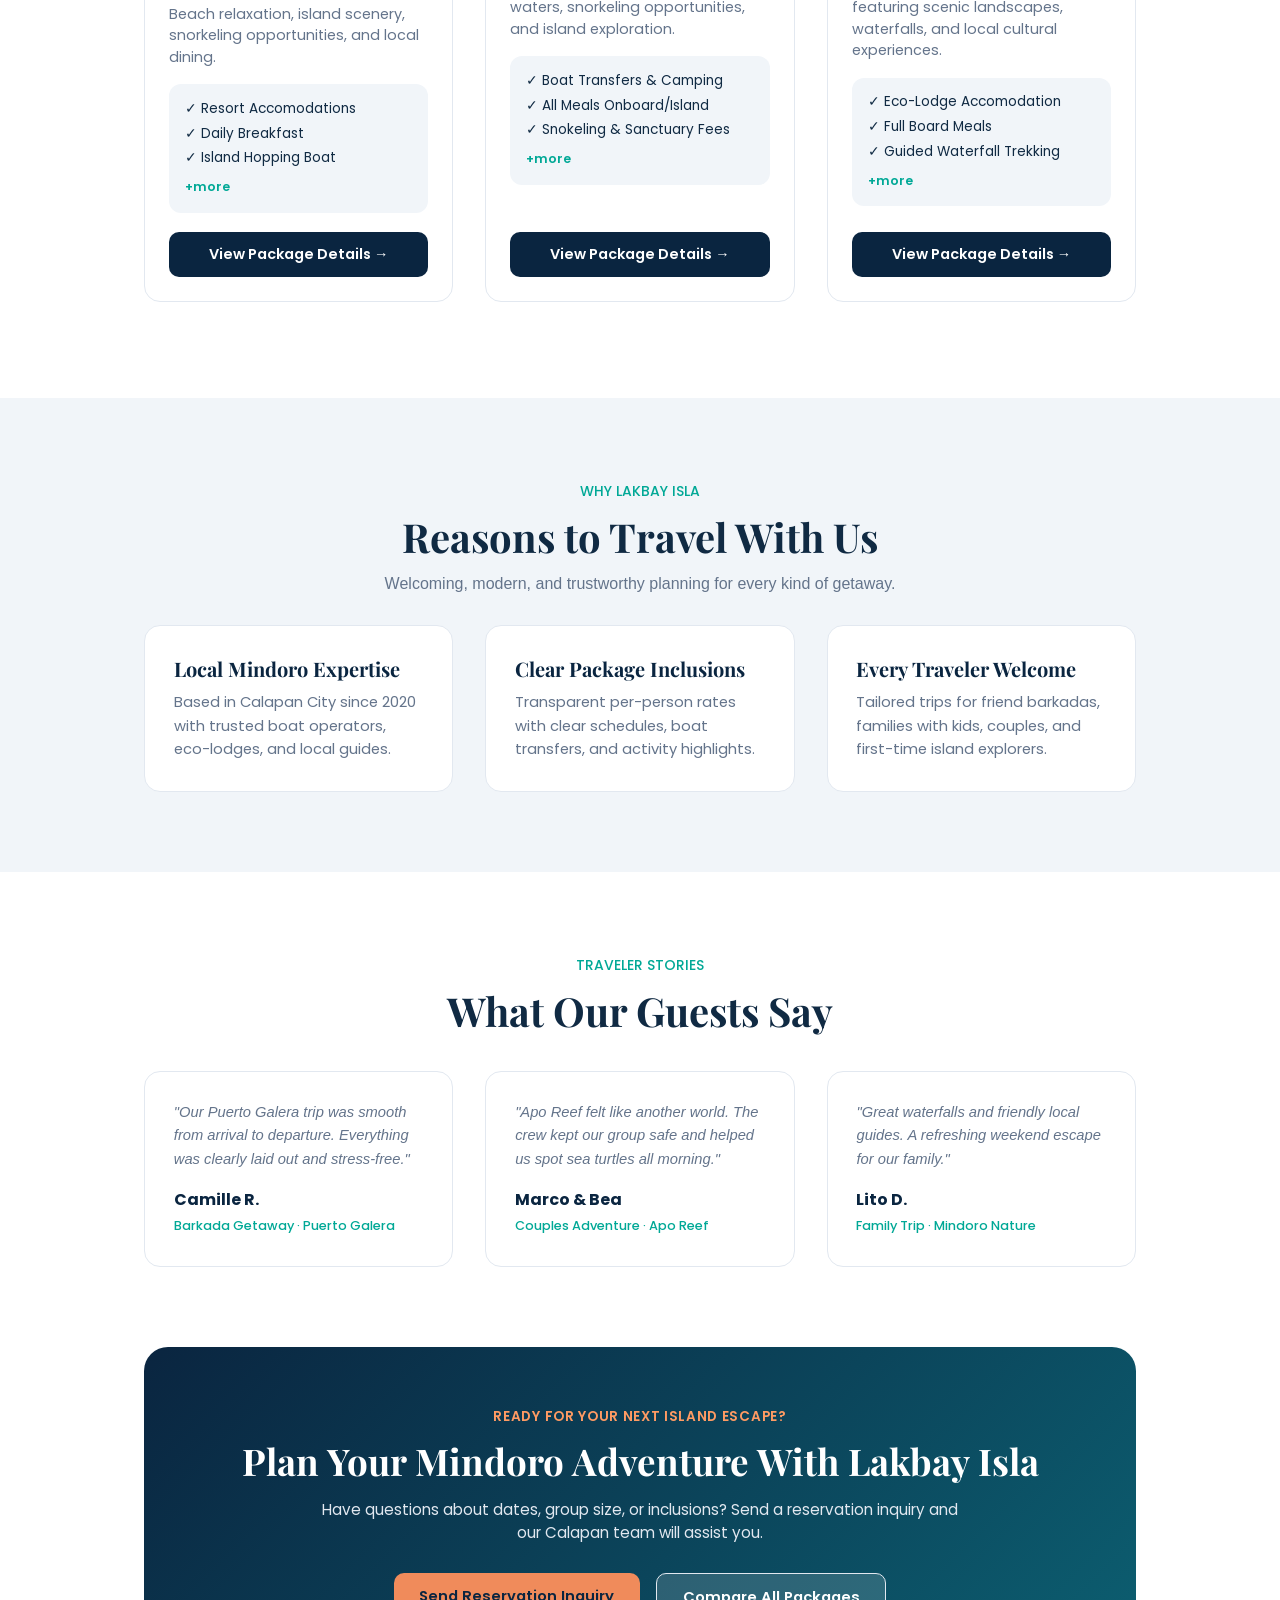
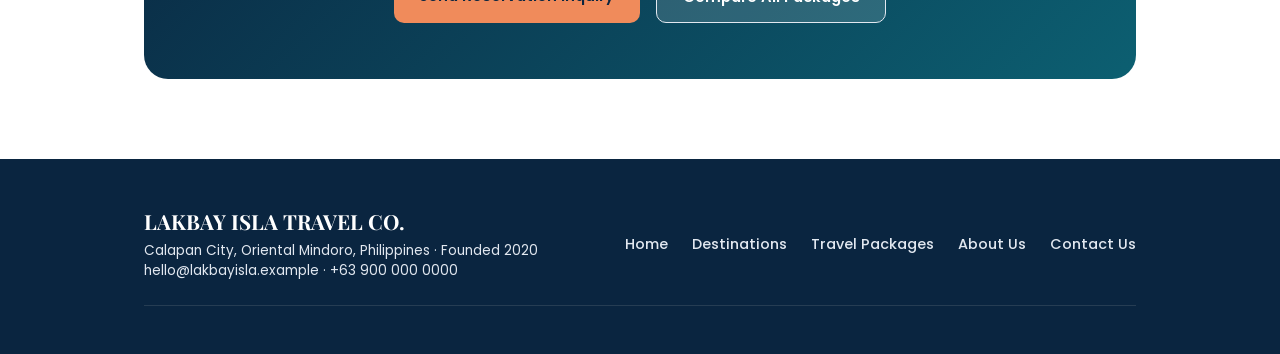
==== commit ef2041d3: "finish the contact but, will stay tuned for some polishin of the ui" ====
--- a/index.html
+++ b/index.html
@@ -364,9 +364,6 @@
                 <a href="contact.html">Contact Us</a>
             </div>
         </div>
-        <div class="footer-bottom">
-            <p>Prototype sample data for Lakbay Isla Travel Co. All prices and contact details are fictional examples.</p>
-        </div>
     </footer>
 </body>
 </html>
